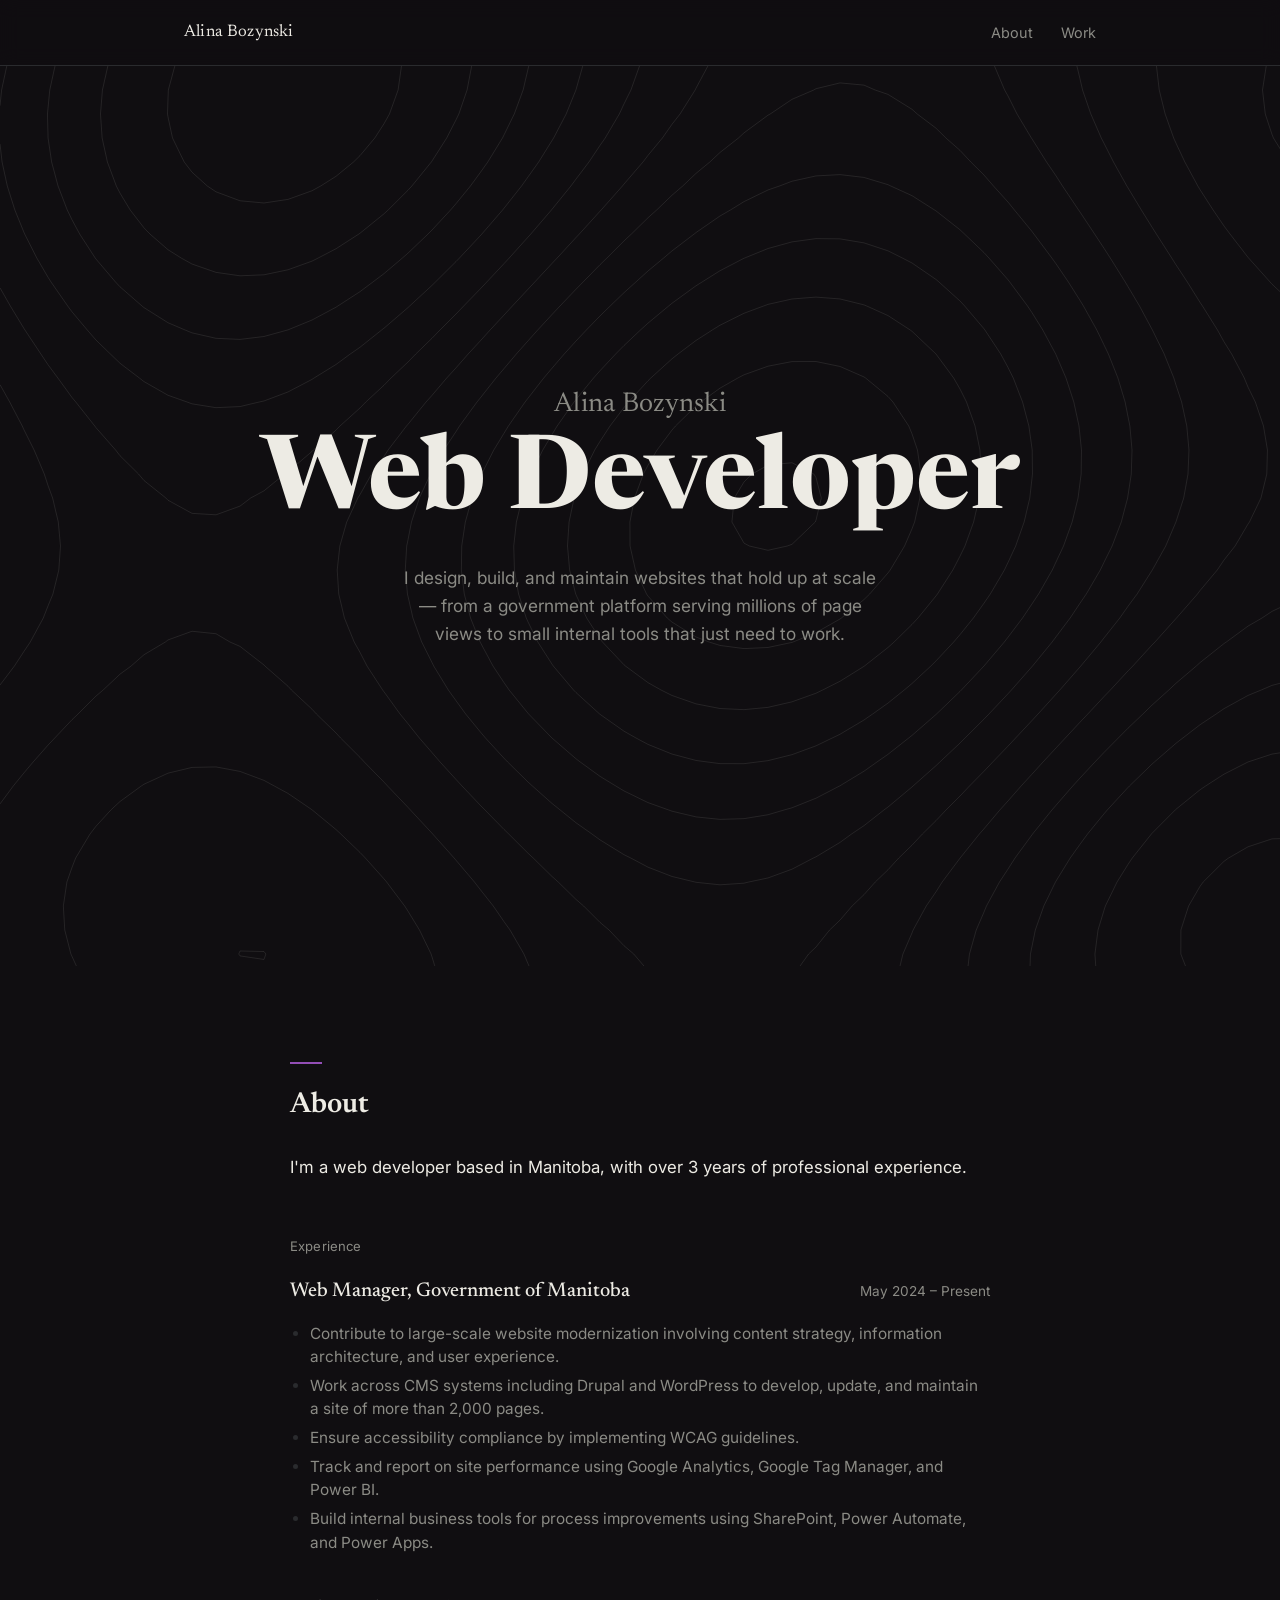
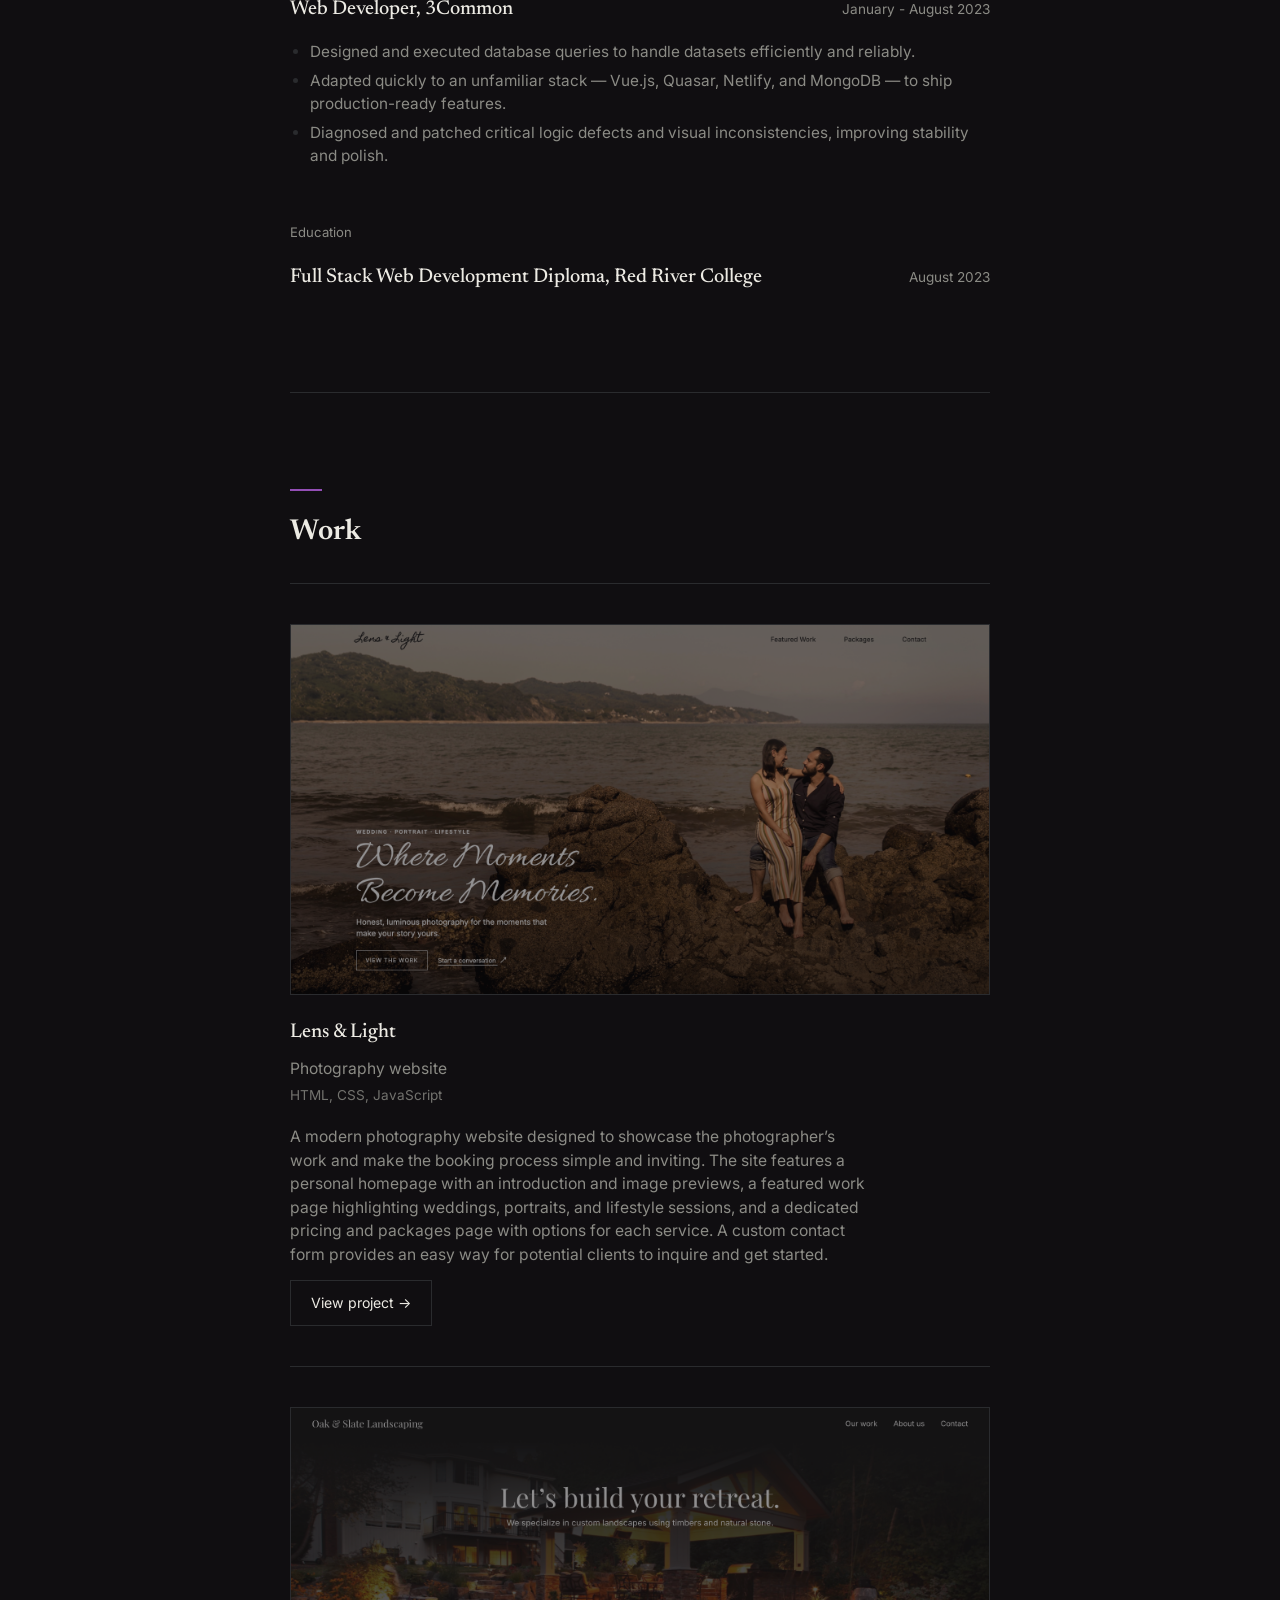
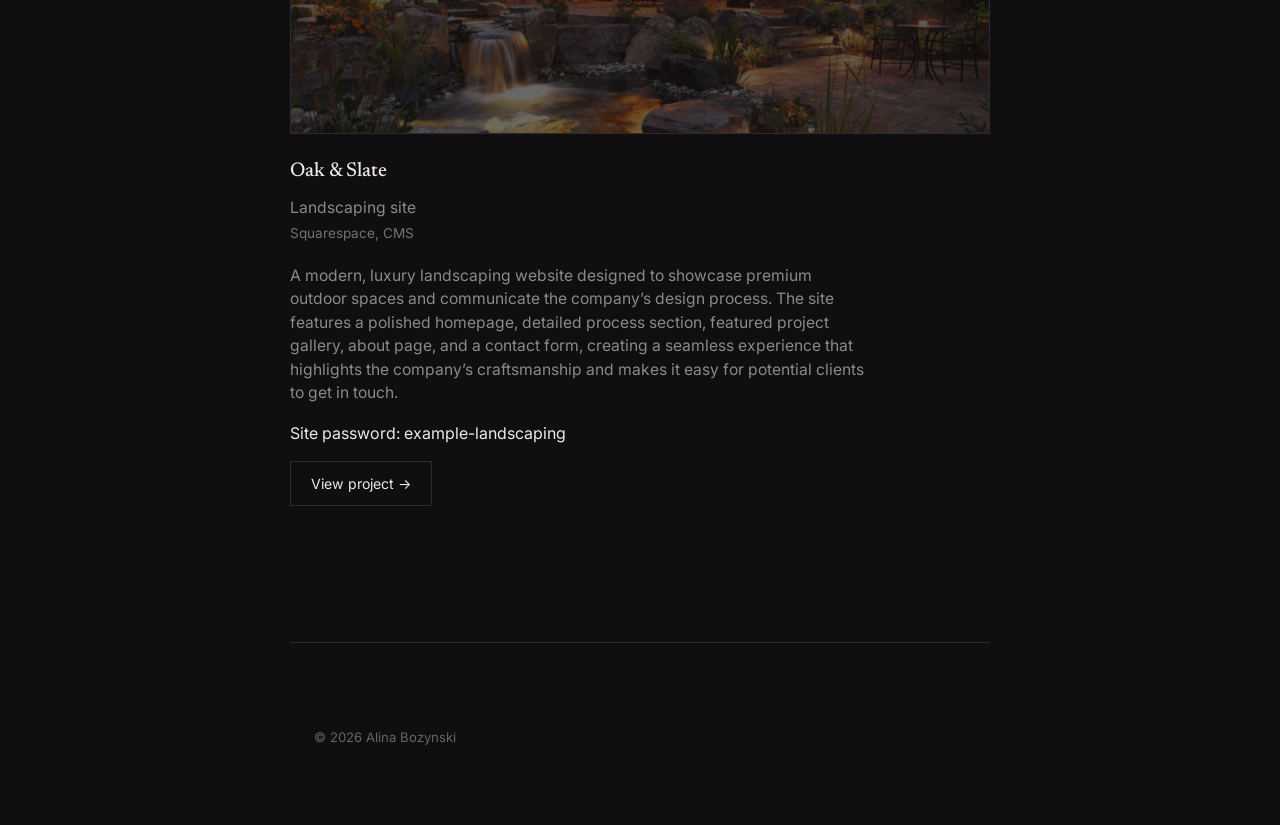
==== index.html @ b50c75fb "project descriptions and index file rename" ====
<!DOCTYPE html>
<html lang="en">
<head>
  <meta charset="UTF-8">
  <meta name="viewport" content="width=device-width, initial-scale=1.0">
  <title>Alina Bozynski — Web Developer</title>
  <meta name="description" content="Alina Bozynski, web developer — website design, development, analytics, and CMS.">
  <link rel="preconnect" href="https://fonts.googleapis.com">
  <link rel="preconnect" href="https://fonts.gstatic.com" crossorigin>
  <link href="https://fonts.googleapis.com/css2?family=Newsreader:ital,wght@0,400;0,500;0,600;0,700;1,400&family=Inter:wght@400;500;600&display=swap" rel="stylesheet">
  <link rel="stylesheet" href="styles.css" >
</head>
<body>

<nav>
  <div class="nav-inner">
    <a class="nav-name" href="#">Alina Bozynski</a>
    <div class="nav-links">
      <a href="#about">About</a>
      <a href="#work">Work</a>
    </div>
  </div>
</nav>

<section class="hero" id="hero">
  <canvas id="contour-canvas" aria-hidden="true"></canvas>
  <div class="hero-inner">
    <p class="hero-name">Alina Bozynski</p>
    <h1 class="hero-title">Web Developer</h1>
    <p class="hero-line">I design, build, and maintain websites that hold up at scale — from a government platform serving millions of page views to small internal tools that just need to work.</p>
  </div>
  <div class="scroll-cue"></div>
</section>

<main>
  <section id="about">
    <div class="section-mark"></div>
    <h2>About</h2>
    <p class="bio">I'm a web developer based in Manitoba, with over 3 years of professional experience.</p>

    <p class="subhead">Experience</p>

    <div class="role">
      <div class="role-head">
        <h3>Web Manager, Government of Manitoba</h3>
        <span class="role-dates">May 2024 – Present</span>
      </div>
      <ul>
        <li>Contribute to large-scale website modernization involving content strategy, information architecture, and user experience.</li>
        <li>Work across CMS systems including Drupal and WordPress to develop, update, and maintain a site of more than 2,000 pages.</li>
        <li>Ensure accessibility compliance by implementing WCAG guidelines.</li>
        <li>Track and report on site performance using Google Analytics, Google Tag Manager, and Power BI.</li>
        <li>Build internal business tools for process improvements using SharePoint, Power Automate, and Power Apps.</li>
      </ul>
    </div>

    <div class="role">
      <div class="role-head">
        <h3>Web Developer, 3Common</h3>
        <span class="role-dates">January - August 2023</span>
      </div>
      <ul>
        <li>Designed and executed database queries to handle datasets efficiently and reliably.</li>
        <li>Adapted quickly to an unfamiliar stack — Vue.js, Quasar, Netlify, and MongoDB — to ship production-ready features.</li>
        <li>Diagnosed and patched critical logic defects and visual inconsistencies, improving stability and polish.</li>
      </ul>
    </div>

    <p class="subhead">Education</p>
    <div class="edu-item">
      <h3>Full Stack Web Development Diploma, Red River College</h3>
      <span class="edu-dates">August 2023</span>
    </div>
  </section>

  <section id="work">
    <div class="section-mark"></div>
    <h2>Work</h2>

    <div class="project">
      <div class="project-media"><span><img src="images/lens-and-light.png"></span></div>
      <h3>Lens &amp; Light</h3>
      <p class="project-desc type">Photography website</p>
      <p class="project-stack">HTML, CSS, JavaScript</p>
      <p class="project-desc">A modern photography website designed to showcase the photographer’s work and make the booking process simple and inviting. The site features a personal homepage with an introduction and image previews, a featured work page highlighting weddings, portraits, and lifestyle sessions, and a dedicated pricing and packages page with options for each service. A custom contact form provides an easy way for potential clients to inquire and get started.</p>
      <a class="btn" href="https://alinabozynski.github.io/Lens-Light-Photography/" target="_blank">View project -></a>
    </div>

    <div class="project">
      <div class="project-media"><span><img src="images/oak-and-slate.png"></span></div>
      <h3>Oak & Slate</h3>
      <p class="project-desc type">Landscaping site</p>
      <p class="project-stack">Squarespace, CMS</p>
      <p class="project-desc">
        A modern, luxury landscaping website designed to showcase premium outdoor spaces and communicate the company’s 
        design process. The site features a polished homepage, detailed process section, featured project gallery, about 
        page, and a contact form, creating a seamless experience that highlights the company’s craftsmanship and makes 
        it easy for potential clients to get in touch.
      </p>
      <p>Site password: example-landscaping</p>
      <a class="btn" href="https://coyote-greyhound-a3ay.squarespace.com" target="_blank">View project -></a>
    </div>

  </section>
</main>

<footer>
  <p class="footer-meta">&copy; 2026 Alina Bozynski</p>
</footer>

<script>
(function(){
  var canvas = document.getElementById('contour-canvas');
  var hero = document.getElementById('hero');
  var ctx = canvas.getContext('2d');
  var reduceMotion = window.matchMedia('(prefers-reduced-motion: reduce)').matches;

  var W = 0, H = 0, DPR = 1, cols = 0, rows = 0;
  var cellSize = 24;
  var heights = new Float32Array(0);

  var levels = [];
  (function buildLevels(){
    for (var L = -2.4; L <= 2.6; L += 0.35) levels.push(L);
  })();

  function resize(){
    var rect = hero.getBoundingClientRect();
    W = rect.width;
    H = rect.height;
    DPR = Math.min(window.devicePixelRatio || 1, 2);
    canvas.width = Math.floor(W * DPR);
    canvas.height = Math.floor(H * DPR);
    canvas.style.width = W + 'px';
    canvas.style.height = H + 'px';
    ctx.setTransform(DPR, 0, 0, DPR, 0, 0);
    cols = Math.ceil(W / cellSize);
    rows = Math.ceil(H / cellSize);
    heights = new Float32Array((cols + 1) * (rows + 1));
  }

  var mouseClientX = -9999, mouseClientY = -9999;
  var mouseLocalX = -9999, mouseLocalY = -9999;
  var mouseStrength = 0;

  function onMove(e){
    var p = (e.touches && e.touches[0]) ? e.touches[0] : e;
    mouseClientX = p.clientX;
    mouseClientY = p.clientY;
    ensureLoop();
  }
  window.addEventListener('pointermove', onMove, { passive: true });
  window.addEventListener('touchmove', onMove, { passive: true });
  document.addEventListener('mouseleave', function(){
    mouseClientX = -9999;
    mouseClientY = -9999;
    ensureLoop();
  });

  function computeHeights(){
    var idx = 0;
    for (var j = 0; j <= rows; j++){
      var y = j * cellSize;
      for (var i = 0; i <= cols; i++, idx++){
        var x = i * cellSize;
        var h = Math.sin(x * 0.006) * 0.9 +
                Math.cos(y * 0.007) * 0.7 +
                Math.sin((x + y) * 0.004) * 0.5;
        var dx = x - mouseLocalX, dy = y - mouseLocalY;
        var d2 = dx * dx + dy * dy;
        h += mouseStrength * 2.2 * Math.exp(-d2 / (2 * 160 * 160));
        heights[idx] = h;
      }
    }
  }

  function draw(){
    ctx.clearRect(0, 0, W, H);
    ctx.beginPath();
    ctx.strokeStyle = 'rgba(237, 235, 228, 0.11)';
    ctx.lineWidth = 1;

    var stride = cols + 1;
    var lo = levels[0], hi = levels[levels.length - 1];

    for (var j = 0; j < rows; j++){
      var y0 = j * cellSize, y1 = y0 + cellSize;
      var rowOff = j * stride, rowOffNext = (j + 1) * stride;
      for (var i = 0; i < cols; i++){
        var x0 = i * cellSize, x1 = x0 + cellSize;
        var tl = heights[rowOff + i];
        var tr = heights[rowOff + i + 1];
        var br = heights[rowOffNext + i + 1];
        var bl = heights[rowOffNext + i];

        var cmin = Math.min(tl, tr, br, bl);
        var cmax = Math.max(tl, tr, br, bl);
        if (cmax < lo || cmin > hi) continue;

        for (var k = 0; k < levels.length; k++){
          var level = levels[k];
          if (level < cmin || level > cmax) continue;

          var idx = 0;
          if (tl > level) idx |= 8;
          if (tr > level) idx |= 4;
          if (br > level) idx |= 2;
          if (bl > level) idx |= 1;
          if (idx === 0 || idx === 15) continue;

          var tx, ty, rx, ry, bx, by, lx, ly, tt;

          switch (idx){
            case 1: case 14:
              tt = (level - tl) / (bl - tl); lx = x0; ly = y0 + tt * (y1 - y0);
              tt = (level - bl) / (br - bl); bx = x0 + tt * (x1 - x0); by = y1;
              ctx.moveTo(lx, ly); ctx.lineTo(bx, by);
              break;
            case 2: case 13:
              tt = (level - bl) / (br - bl); bx = x0 + tt * (x1 - x0); by = y1;
              tt = (level - tr) / (br - tr); rx = x1; ry = y0 + tt * (y1 - y0);
              ctx.moveTo(bx, by); ctx.lineTo(rx, ry);
              break;
            case 3: case 12:
              tt = (level - tl) / (bl - tl); lx = x0; ly = y0 + tt * (y1 - y0);
              tt = (level - tr) / (br - tr); rx = x1; ry = y0 + tt * (y1 - y0);
              ctx.moveTo(lx, ly); ctx.lineTo(rx, ry);
              break;
            case 4: case 11:
              tt = (level - tl) / (tr - tl); tx = x0 + tt * (x1 - x0); ty = y0;
              tt = (level - tr) / (br - tr); rx = x1; ry = y0 + tt * (y1 - y0);
              ctx.moveTo(tx, ty); ctx.lineTo(rx, ry);
              break;
            case 6: case 9:
              tt = (level - tl) / (tr - tl); tx = x0 + tt * (x1 - x0); ty = y0;
              tt = (level - bl) / (br - bl); bx = x0 + tt * (x1 - x0); by = y1;
              ctx.moveTo(tx, ty); ctx.lineTo(bx, by);
              break;
            case 7: case 8:
              tt = (level - tl) / (tr - tl); tx = x0 + tt * (x1 - x0); ty = y0;
              tt = (level - tl) / (bl - tl); lx = x0; ly = y0 + tt * (y1 - y0);
              ctx.moveTo(tx, ty); ctx.lineTo(lx, ly);
              break;
            case 5:
              tt = (level - tl) / (tr - tl); tx = x0 + tt * (x1 - x0); ty = y0;
              tt = (level - tl) / (bl - tl); lx = x0; ly = y0 + tt * (y1 - y0);
              tt = (level - bl) / (br - bl); bx = x0 + tt * (x1 - x0); by = y1;
              tt = (level - tr) / (br - tr); rx = x1; ry = y0 + tt * (y1 - y0);
              ctx.moveTo(tx, ty); ctx.lineTo(lx, ly);
              ctx.moveTo(bx, by); ctx.lineTo(rx, ry);
              break;
            case 10:
              tt = (level - tl) / (tr - tl); tx = x0 + tt * (x1 - x0); ty = y0;
              tt = (level - tr) / (br - tr); rx = x1; ry = y0 + tt * (y1 - y0);
              tt = (level - bl) / (br - bl); bx = x0 + tt * (x1 - x0); by = y1;
              tt = (level - tl) / (bl - tl); lx = x0; ly = y0 + tt * (y1 - y0);
              ctx.moveTo(tx, ty); ctx.lineTo(rx, ry);
              ctx.moveTo(bx, by); ctx.lineTo(lx, ly);
              break;
          }
        }
      }
    }
    ctx.stroke();
  }

  var rafId = null;

  function ensureLoop(){
    if (!reduceMotion && rafId === null) rafId = requestAnimationFrame(frame);
  }

  function frame(){
    rafId = null;

    var rect = hero.getBoundingClientRect();
    var targetX = mouseClientX - rect.left;
    var targetY = mouseClientY - rect.top;
    var active = targetX > -120 && targetX < W + 120 && targetY > -120 && targetY < H + 120;

    mouseStrength += ((active ? 1 : 0) - mouseStrength) * 0.06;
    mouseLocalX += (targetX - mouseLocalX) * 0.12;
    mouseLocalY += (targetY - mouseLocalY) * 0.12;

    computeHeights();
    draw();

    if (!reduceMotion && (active || mouseStrength > 0.001)) {
      rafId = requestAnimationFrame(frame);
    }
  }

  var resizeTimer;
  window.addEventListener('resize', function(){
    clearTimeout(resizeTimer);
    resizeTimer = setTimeout(function(){
      resize();
      computeHeights();
      draw();
    }, 150);
  });

  resize();
  computeHeights();
  draw();
})();
</script>

</body>
</html>
---- styles.css ----
:root{
    --bg: #100e11;
    --bg-raised: #1a171b;
    --ink: #edebe4;
    --ink-muted: #8b8b85;
    --line: #2a2b2e;
    --accent: #934eb6;
    --serif: 'Newsreader', Georgia, 'Times New Roman', serif;
    --sans: 'Inter', -apple-system, BlinkMacSystemFont, 'Segoe UI', sans-serif;
    --content-width: 700px;
  }

  *{ box-sizing: border-box; }

  html{
    scroll-behavior: smooth;
    scroll-padding-top: 76px;
  }

  body{
    margin: 0;
    background: var(--bg);
    color: var(--ink);
    font-family: var(--sans);
    line-height: 1.5;
    -webkit-font-smoothing: antialiased;
    overflow-x: hidden;
  }

  a{ color: inherit; }

  a:focus-visible, button:focus-visible{
    outline: 2px solid var(--accent);
    outline-offset: 3px;
  }

  /* ---------- Nav ---------- */

  nav{
    position: sticky;
    top: 0;
    z-index: 50;
    background: rgba(16, 14, 17, 0.78);
    backdrop-filter: blur(10px);
    -webkit-backdrop-filter: blur(10px);
    border-bottom: 1px solid var(--line);
  }

  .nav-inner{
    max-width: 960px;
    margin: 0 auto;
    padding: 20px 24px;
    display: flex;
    align-items: center;
    justify-content: space-between;
  }

  .nav-name{
    font-family: var(--serif);
    font-size: 1.05rem;
    letter-spacing: 0.01em;
    text-decoration: none;
    color: var(--ink);
  }

  .nav-links{
    display: flex;
    gap: 28px;
  }

  .nav-links a{
    font-size: 0.9rem;
    text-decoration: none;
    color: var(--ink-muted);
    transition: color 0.2s ease;
  }

  .nav-links a:hover{ color: var(--ink); }

  /* ---------- Hero ---------- */

  .hero{
    position: relative;
    width: 100vw;
    max-width: none;
    margin-left: calc(50% - 50vw);
    margin-right: calc(50% - 50vw);
    min-height: 100vh;
    display: flex;
    align-items: center;
    justify-content: center;
    text-align: center;
    overflow: hidden;
    padding: 96px 24px;
  }

  .hero canvas{
    position: absolute;
    inset: 0;
    width: 100%;
    height: 100%;
    pointer-events: none;
    opacity: 0.9;
  }

  .hero-inner{
    position: relative;
    z-index: 1;
    max-width: 800px;
  }

  .hero-name{
    font-family: var(--serif);
    font-weight: 400;
    font-size: clamp(1.3rem, 2.4vw, 1.7rem);
    color: var(--ink-muted);
    margin: 0 0 6px;
    letter-spacing: 0.01em;
  }

  .hero-title{
    font-family: var(--serif);
    font-weight: 700;
    font-size: clamp(3rem, 9vw, 6.4rem);
    line-height: 1.02;
    margin: 0 0 28px;
    color: var(--ink);
  }

  .hero-line{
    font-size: clamp(0.98rem, 1.4vw, 1.08rem);
    color: var(--ink-muted);
    max-width: 480px;
    margin: 0 auto;
    line-height: 1.6;
  }

  .scroll-cue{
    display: none;
    /* position: absolute;
    bottom: 36px;
    left: 50%;
    transform: translateX(-50%);
    width: 1px;
    height: 42px;
    background: linear-gradient(to bottom, transparent, var(--ink-muted));
    z-index: 1; */
  }

  /* ---------- Sections ---------- */

  main{
    padding: 0 24px;
  }

  section{
    max-width: var(--content-width);
    margin: 0 auto;
    padding: 96px 0;
  }

  section + section{
    border-top: 1px solid var(--line);
  }

  .section-mark{
    width: 32px;
    height: 2px;
    background: var(--accent);
    margin-bottom: 20px;
  }

  h2{
    font-family: var(--serif);
    font-weight: 600;
    font-size: 1.8rem;
    margin: 0 0 28px;
  }

  h3{
    font-family: var(--serif);
    font-weight: 500;
    font-size: 1.25rem;
    margin: 0 0 4px;
  }

  .bio{
    font-size: 1.05rem;
    color: var(--ink);
    max-width: 62ch;
    margin: 0 0 8px;
  }

  .subhead{
    font-family: var(--sans);
    font-size: 0.82rem;
    color: var(--ink-muted);
    text-transform: none;
    margin: 56px 0 20px;
    letter-spacing: 0.01em;
  }

  .role{
    margin-bottom: 40px;
  }

  .role-head{
    display: flex;
    justify-content: space-between;
    align-items: baseline;
    gap: 16px;
    flex-wrap: wrap;
  }

  .role-dates{
    font-size: 0.85rem;
    color: var(--ink-muted);
    white-space: nowrap;
  }

  .role ul{
    margin: 12px 0 0;
    padding-left: 20px;
    color: var(--ink-muted);
    font-size: 0.96rem;
  }

  .role li{
    margin-bottom: 6px;
  }

  .role li::marker{
    color: var(--line);
  }

  .edu-item{
    display: flex;
    justify-content: space-between;
    align-items: baseline;
    gap: 16px;
    flex-wrap: wrap;
  }

  .edu-dates{
    font-size: 0.85rem;
    color: var(--ink-muted);
    white-space: nowrap;
  }

  /* ---------- Work ---------- */

  .project{
    padding: 40px 0;
    border-top: 1px solid var(--line);
  }

  .project:first-of-type{
    border-top: none;
    padding-top: 0;
  }

  .project-media{
    width: 100%;
    /* aspect-ratio: 16 / 10; */
    /* background: var(--bg-raised); */
    border: 1px solid var(--line);
    margin-bottom: 22px;
    display: flex;
    align-items: center;
    justify-content: center;
    overflow: hidden;
  }

  .project-media img{
    width: 100%;
    height: 100%;
    object-fit: cover;
    display: block;
  }

  .project-media span{
    font-size: 0.8rem;
    color: var(--ink-muted);
    opacity: 0.55;
  }

  .project-desc{
    color: var(--ink-muted);
    font-size: 0.98rem;
    max-width: 58ch;
    margin: 10px 0 14px;
  }
  .project-desc.type {
    margin: 10px 0 4px;
  }

  .project-stack{
    font-size: 0.85rem;
    color: var(--ink-muted);
    opacity: 0.8;
    margin: 0 0 20px;
  }

  .btn{
    display: inline-block;
    font-family: var(--sans);
    font-size: 0.88rem;
    color: var(--ink);
    background: transparent;
    border: 1px solid var(--line);
    padding: 11px 20px;
    text-decoration: none;
    transition: border-color 0.2s ease, color 0.2s ease;
  }

  .btn:hover{
    border-color: var(--accent);
    color: var(--accent);
  }

  /* ---------- Footer ---------- */

  footer{
    max-width: var(--content-width);
    margin: 0 auto;
    padding: 72px 24px 64px;
    border-top: 1px solid var(--line);
  }

  footer h2{
    margin-bottom: 12px;
  }

  .footer-line{
    color: var(--ink-muted);
    margin-bottom: 24px;
    max-width: 50ch;
  }

  .footer-links{
    display: flex;
    gap: 24px;
    margin-bottom: 40px;
    flex-wrap: wrap;
  }

  .footer-links a{
    color: var(--ink);
    text-decoration: none;
    font-size: 0.95rem;
    border-bottom: 1px solid var(--line);
    padding-bottom: 2px;
    transition: border-color 0.2s ease, color 0.2s ease;
  }

  .footer-links a:hover{
    color: var(--accent);
    border-color: var(--accent);
  }

  .footer-meta{
    font-size: 0.82rem;
    color: var(--ink-muted);
    opacity: 0.7;
  }

  @media (max-width: 640px){
    section{ padding: 64px 0; }
    .role-head, .edu-item{ flex-direction: column; gap: 4px; }
    .nav-links{ gap: 18px; }
  }

  @media (prefers-reduced-motion: reduce){
    html{ scroll-behavior: auto; }
  }
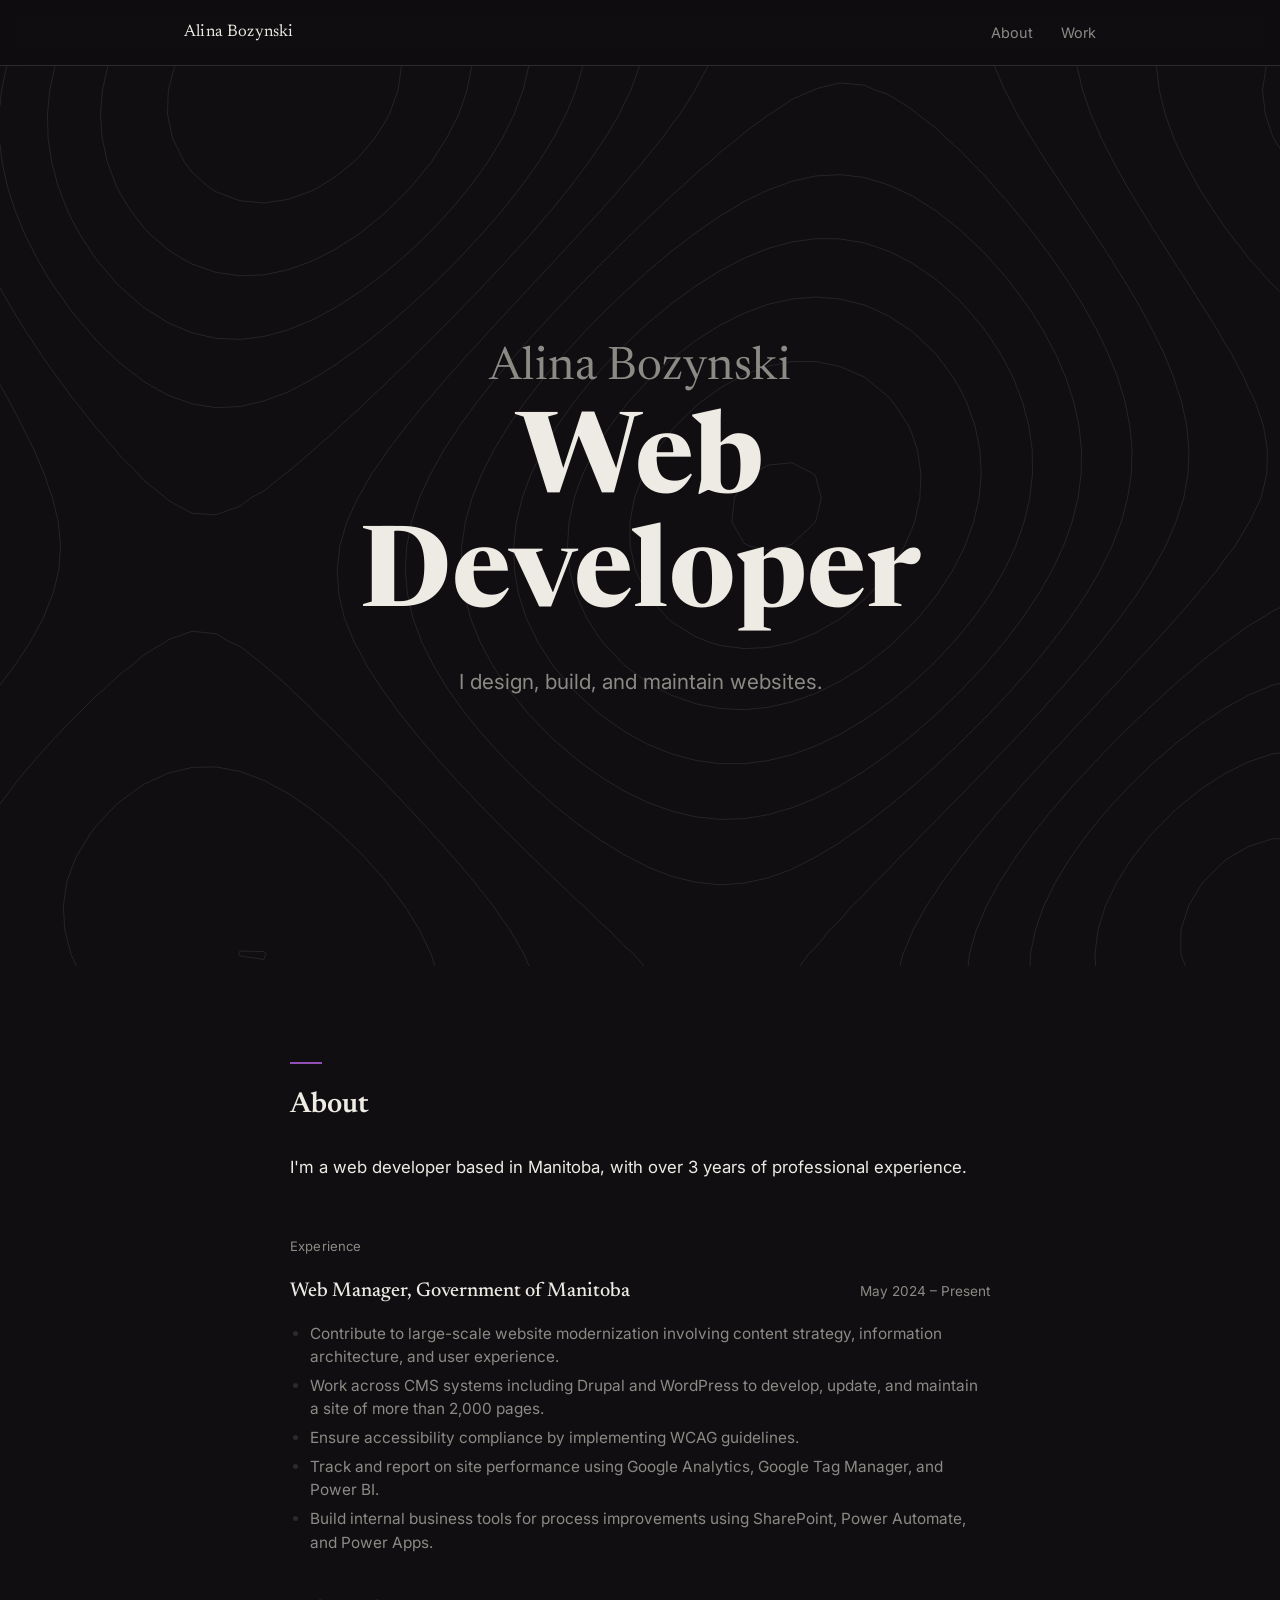
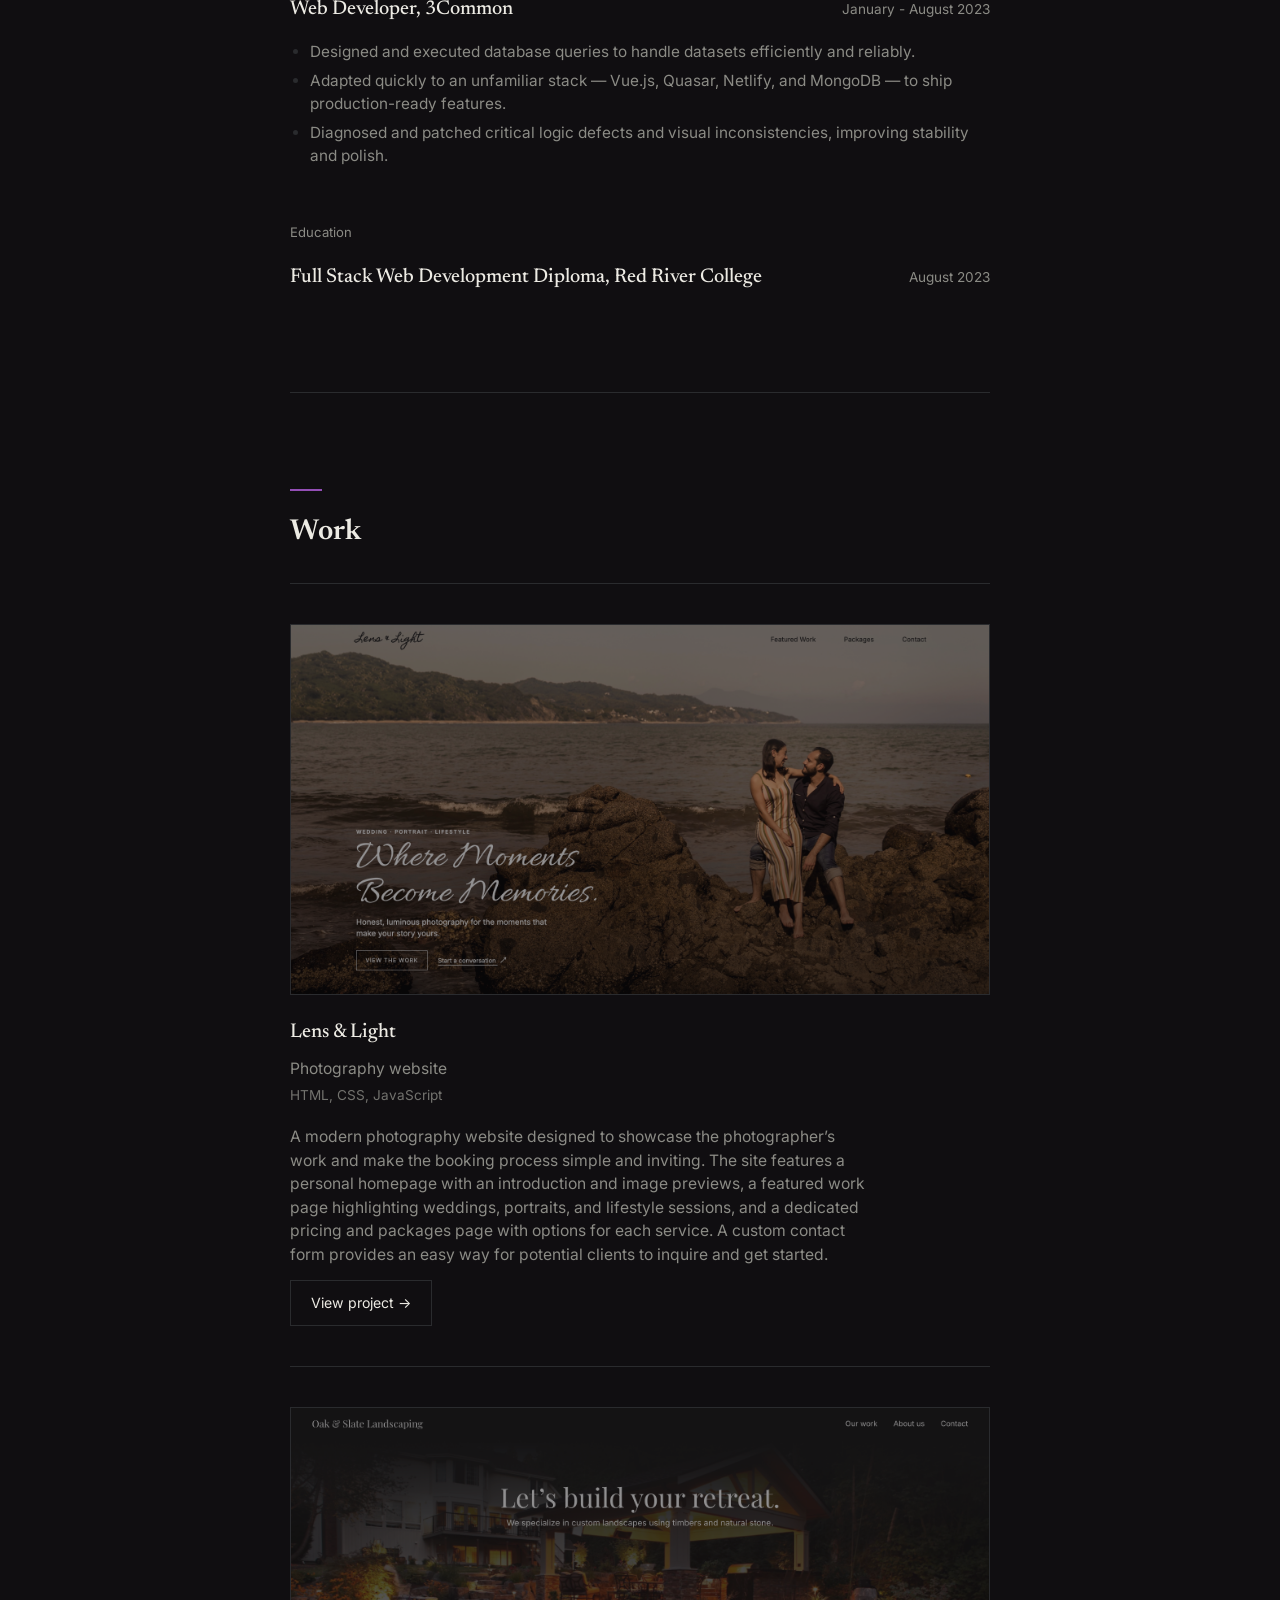
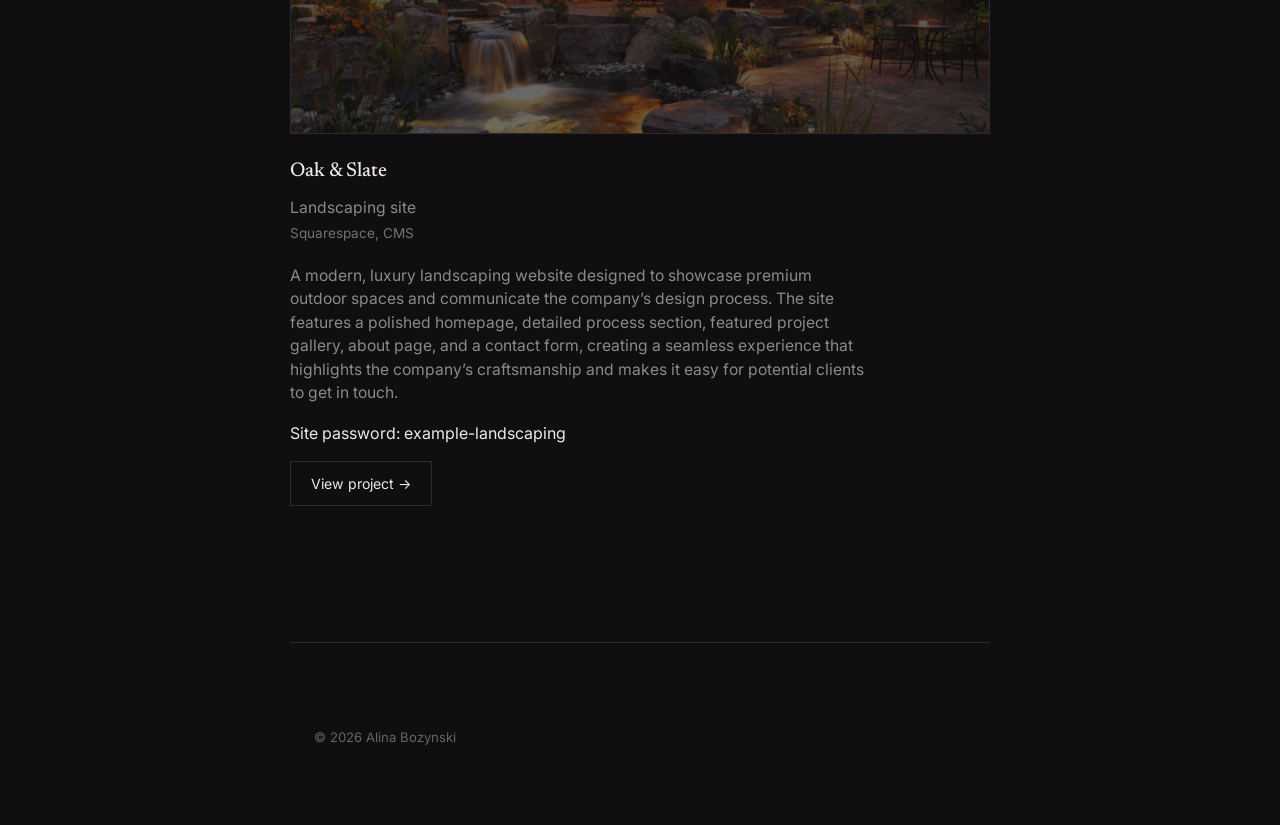
==== commit 041b9535: "fixed styles" ====
--- a/index.html
+++ b/index.html
@@ -27,7 +27,7 @@
   <div class="hero-inner">
     <p class="hero-name">Alina Bozynski</p>
     <h1 class="hero-title">Web Developer</h1>
-    <p class="hero-line">I design, build, and maintain websites that hold up at scale — from a government platform serving millions of page views to small internal tools that just need to work.</p>
+    <p class="hero-line">I design, build, and maintain websites.</p>
   </div>
   <div class="scroll-cue"></div>
 </section>
--- a/styles.css
+++ b/styles.css
@@ -113,7 +113,7 @@
   .hero-name{
     font-family: var(--serif);
     font-weight: 400;
-    font-size: clamp(1.3rem, 2.4vw, 1.7rem);
+    font-size: clamp(1.8rem, 3.6vw, 4.8rem);
     color: var(--ink-muted);
     margin: 0 0 6px;
     letter-spacing: 0.01em;
@@ -122,16 +122,15 @@
   .hero-title{
     font-family: var(--serif);
     font-weight: 700;
-    font-size: clamp(3rem, 9vw, 6.4rem);
+    font-size: clamp(2.6rem, 9vw, 7rem);
     line-height: 1.02;
     margin: 0 0 28px;
     color: var(--ink);
   }
 
   .hero-line{
-    font-size: clamp(0.98rem, 1.4vw, 1.08rem);
-    color: var(--ink-muted);
-    max-width: 480px;
+    font-size: clamp(1.3rem, 1.6vw, 3.2rem);
+    color: var(--ink-muted);
     margin: 0 auto;
     line-height: 1.6;
   }
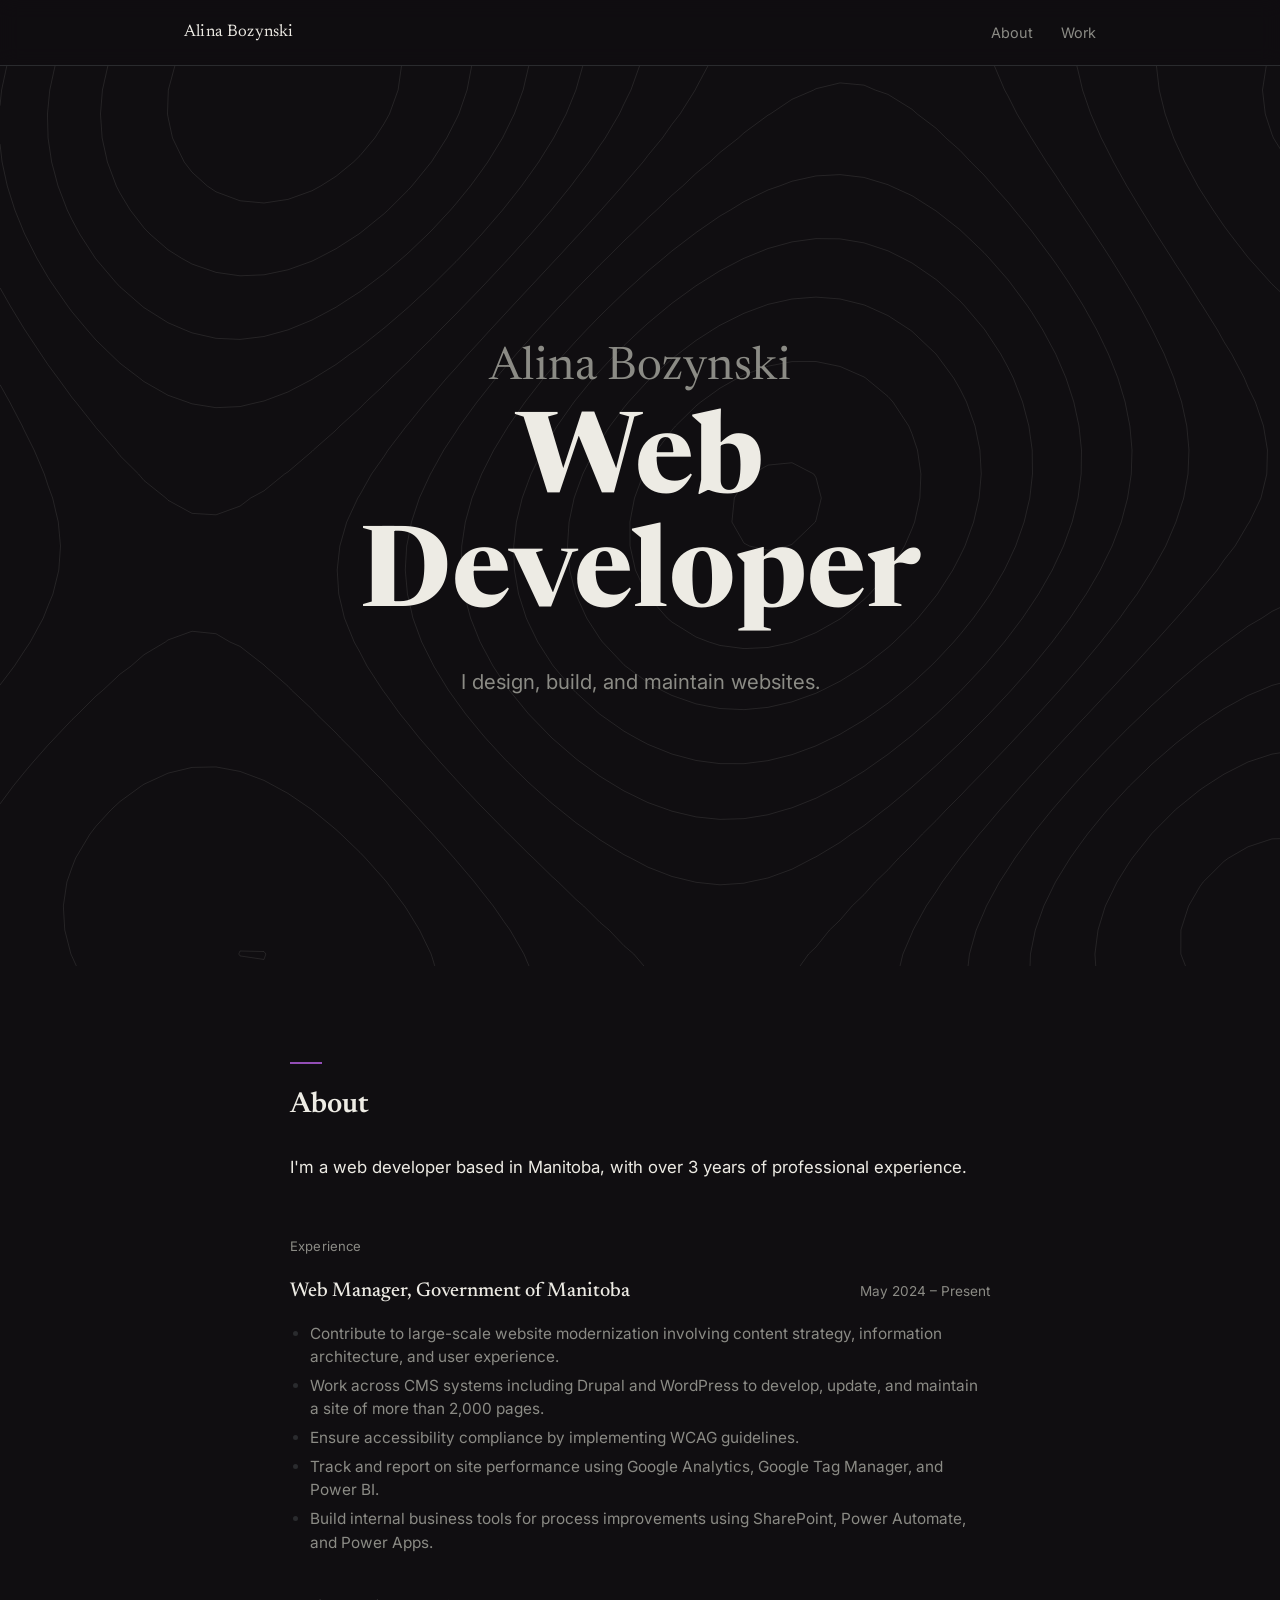
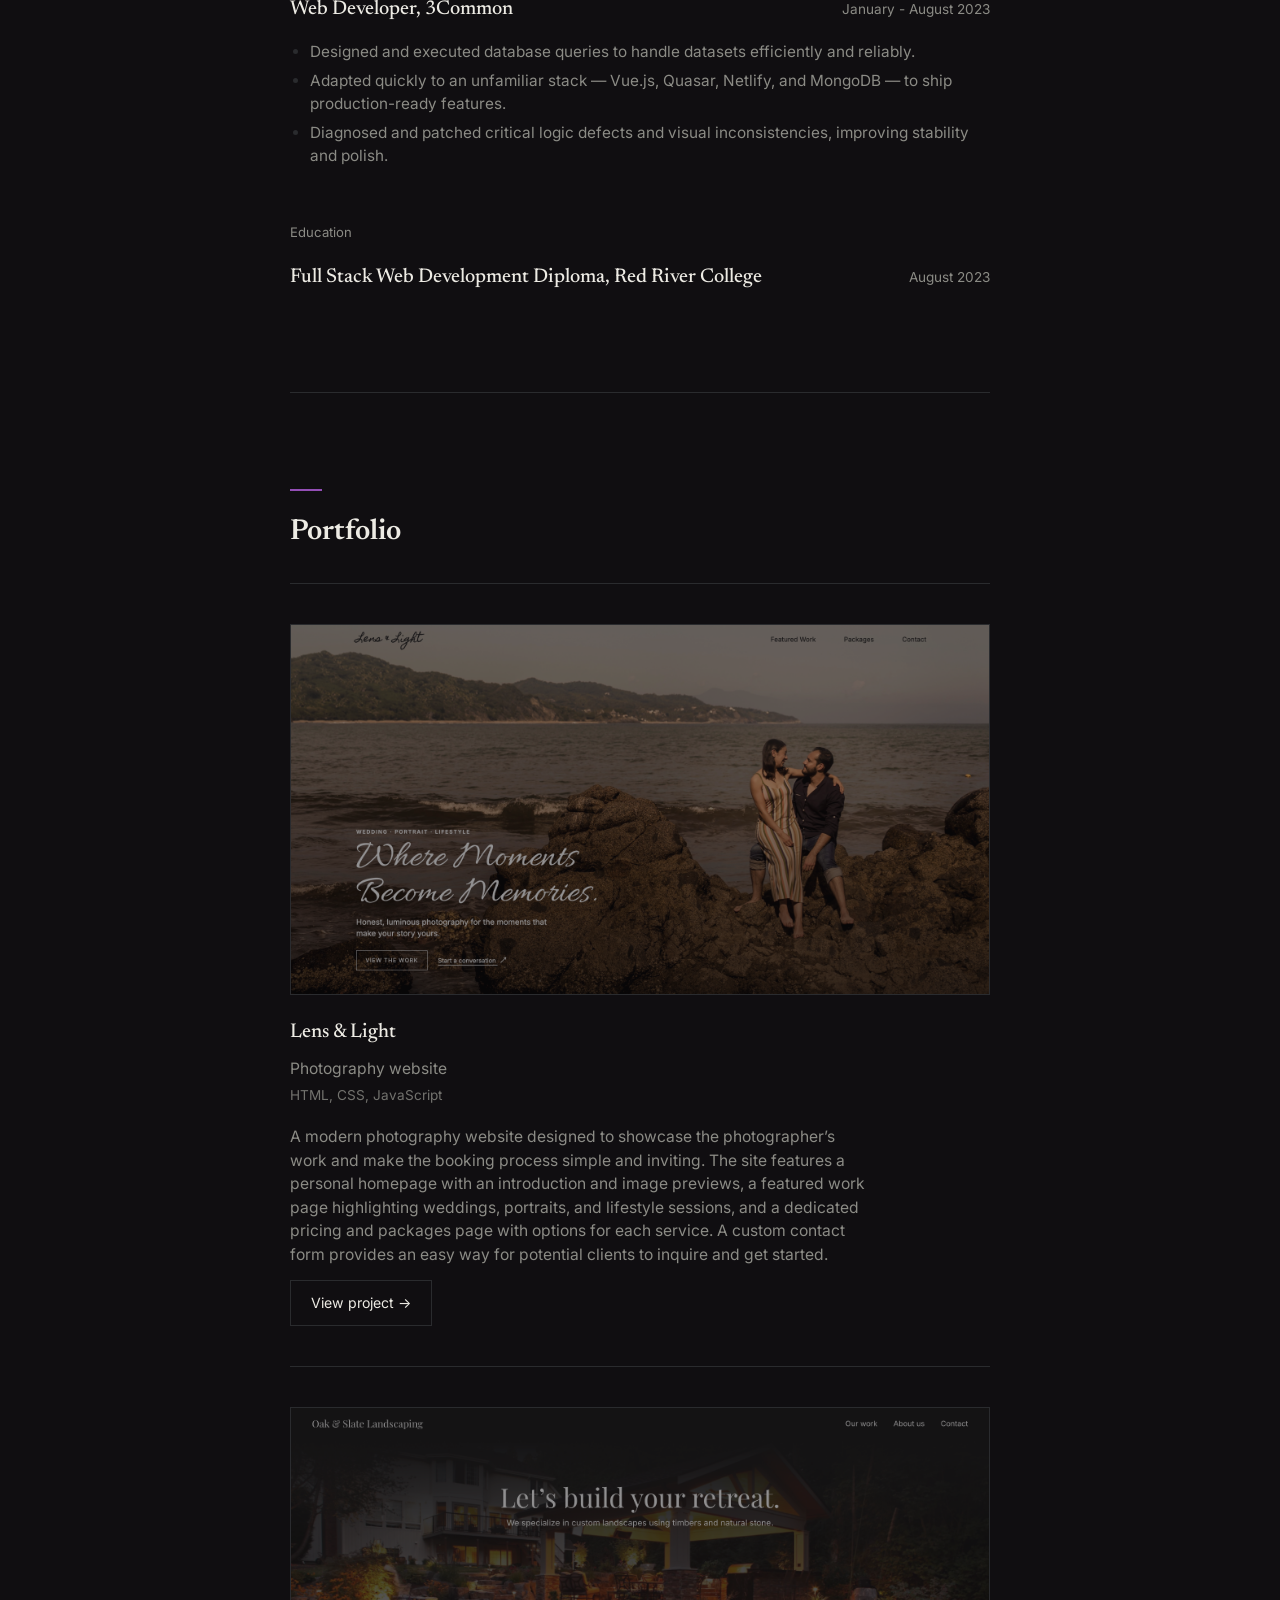
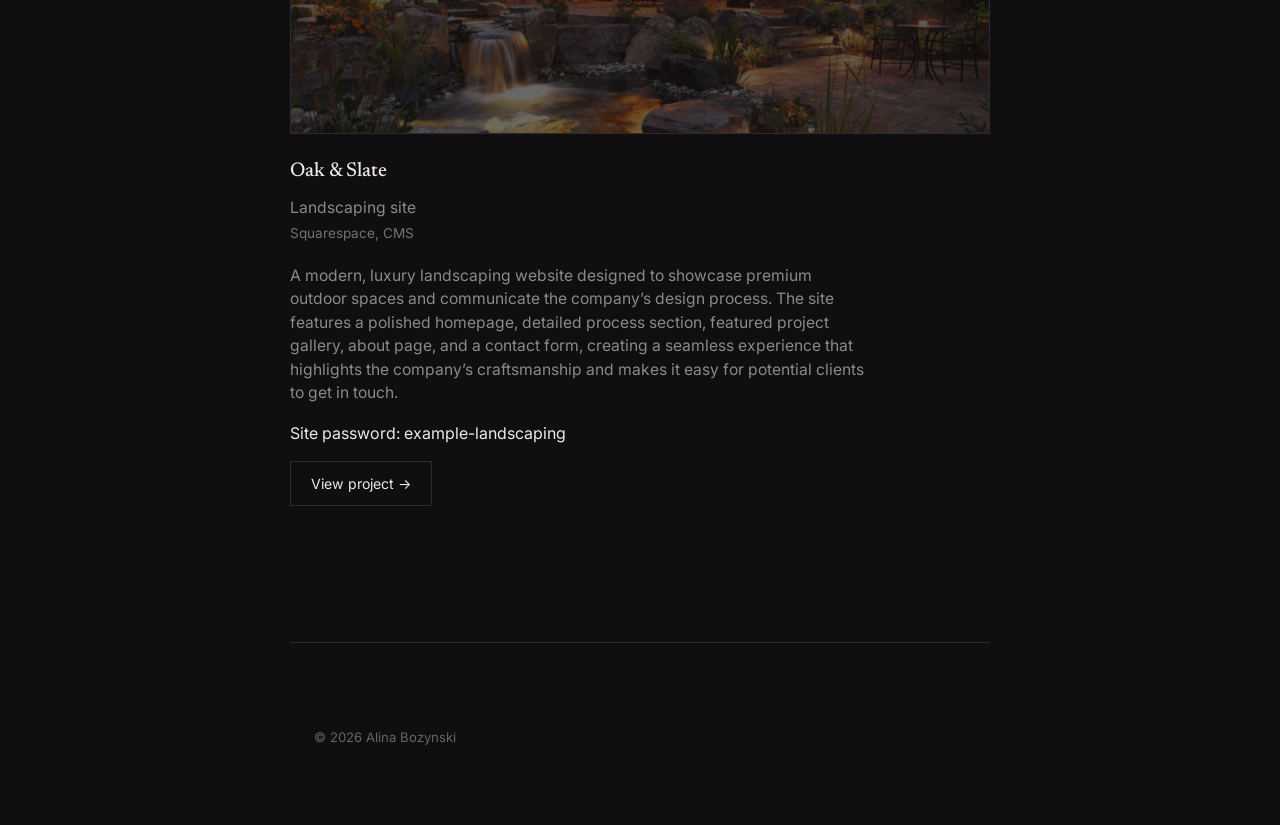
==== commit 401e80af: "updated title" ====
--- a/index.html
+++ b/index.html
@@ -75,7 +75,7 @@
 
   <section id="work">
     <div class="section-mark"></div>
-    <h2>Work</h2>
+    <h2>Portfolio</h2>
 
     <div class="project">
       <div class="project-media"><span><img src="images/lens-and-light.png"></span></div>
--- a/styles.css
+++ b/styles.css
@@ -122,14 +122,14 @@
   .hero-title{
     font-family: var(--serif);
     font-weight: 700;
-    font-size: clamp(2.6rem, 9vw, 7rem);
+    font-size: clamp(2.7rem, 9vw, 7rem);
     line-height: 1.02;
     margin: 0 0 28px;
     color: var(--ink);
   }
 
   .hero-line{
-    font-size: clamp(1.3rem, 1.6vw, 3.2rem);
+    font-size: clamp(1.2rem, 1.6vw, 3.2rem);
     color: var(--ink-muted);
     margin: 0 auto;
     line-height: 1.6;
@@ -370,6 +370,12 @@
     .nav-links{ gap: 18px; }
   }
 
+  @media (max-width: 500px) {
+    .hero-line{
+      max-width: 300px;
+    }
+  }
+
   @media (prefers-reduced-motion: reduce){
     html{ scroll-behavior: auto; }
   }
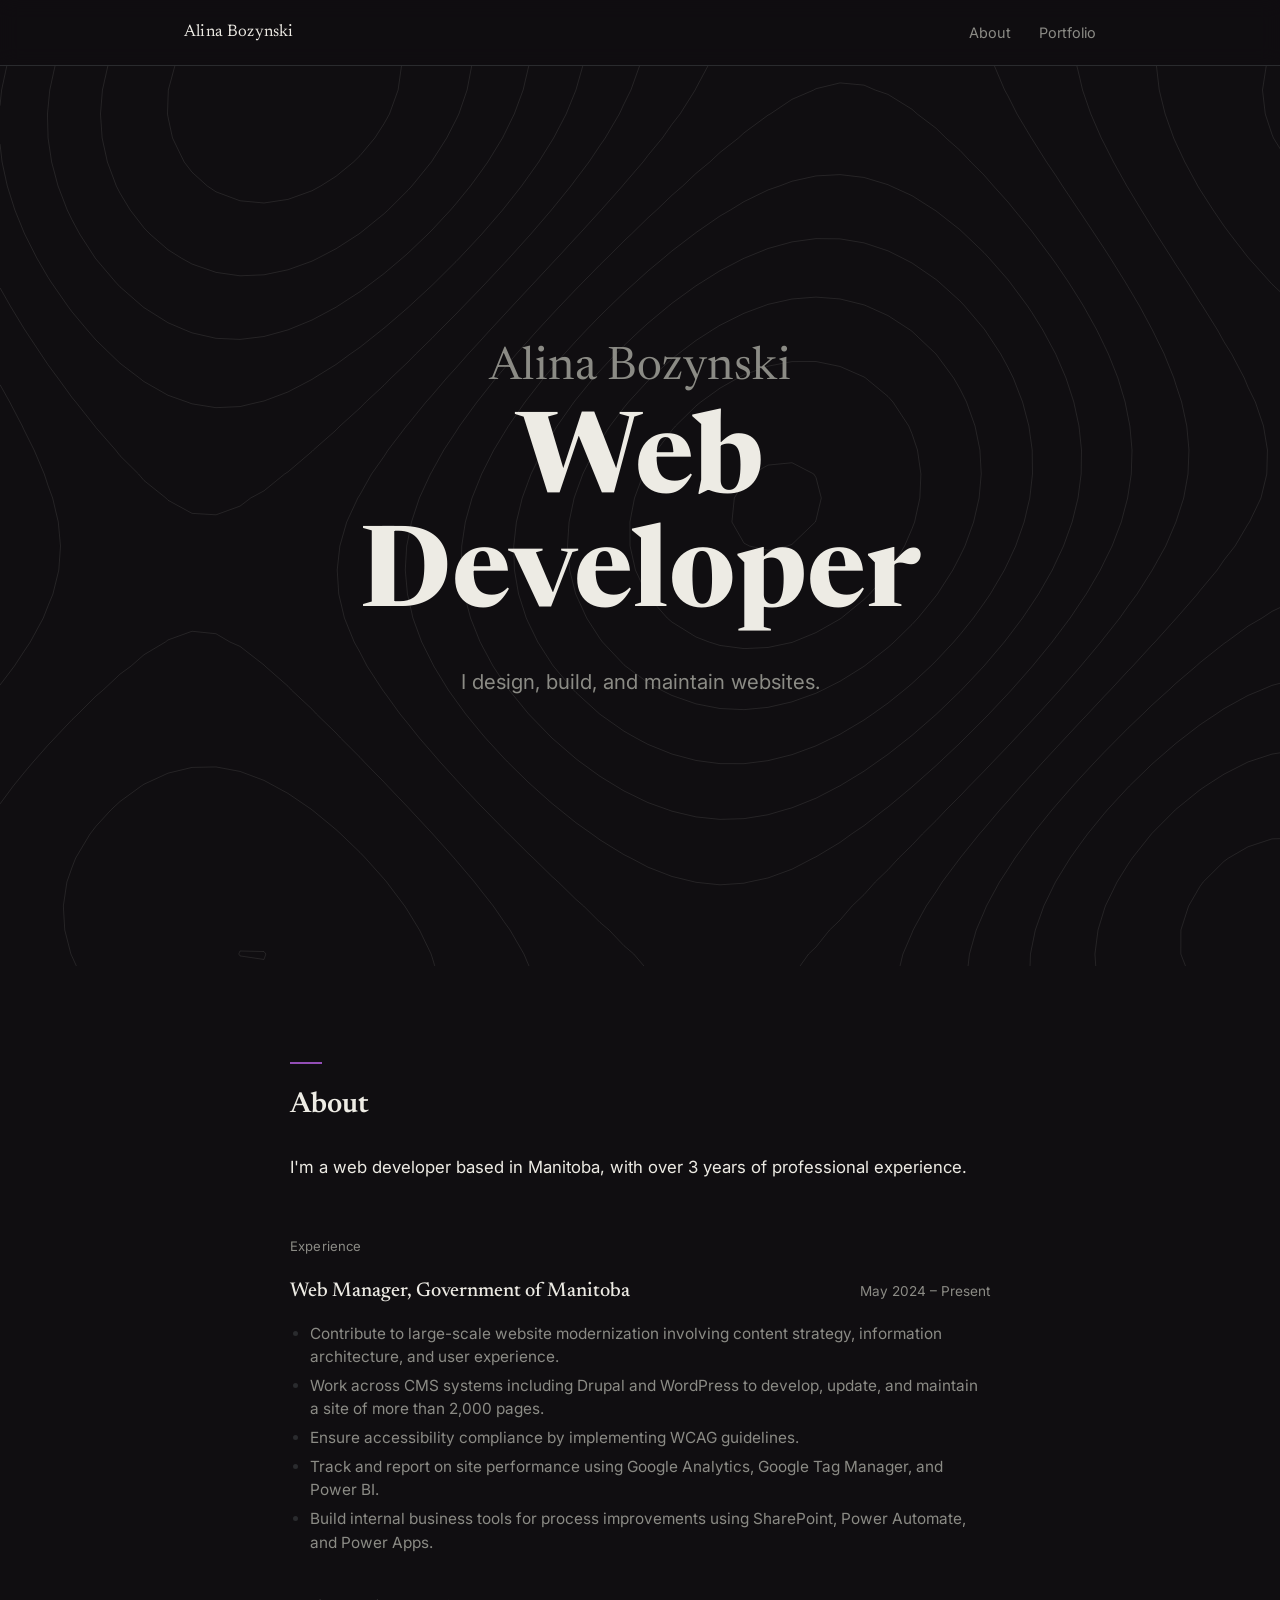
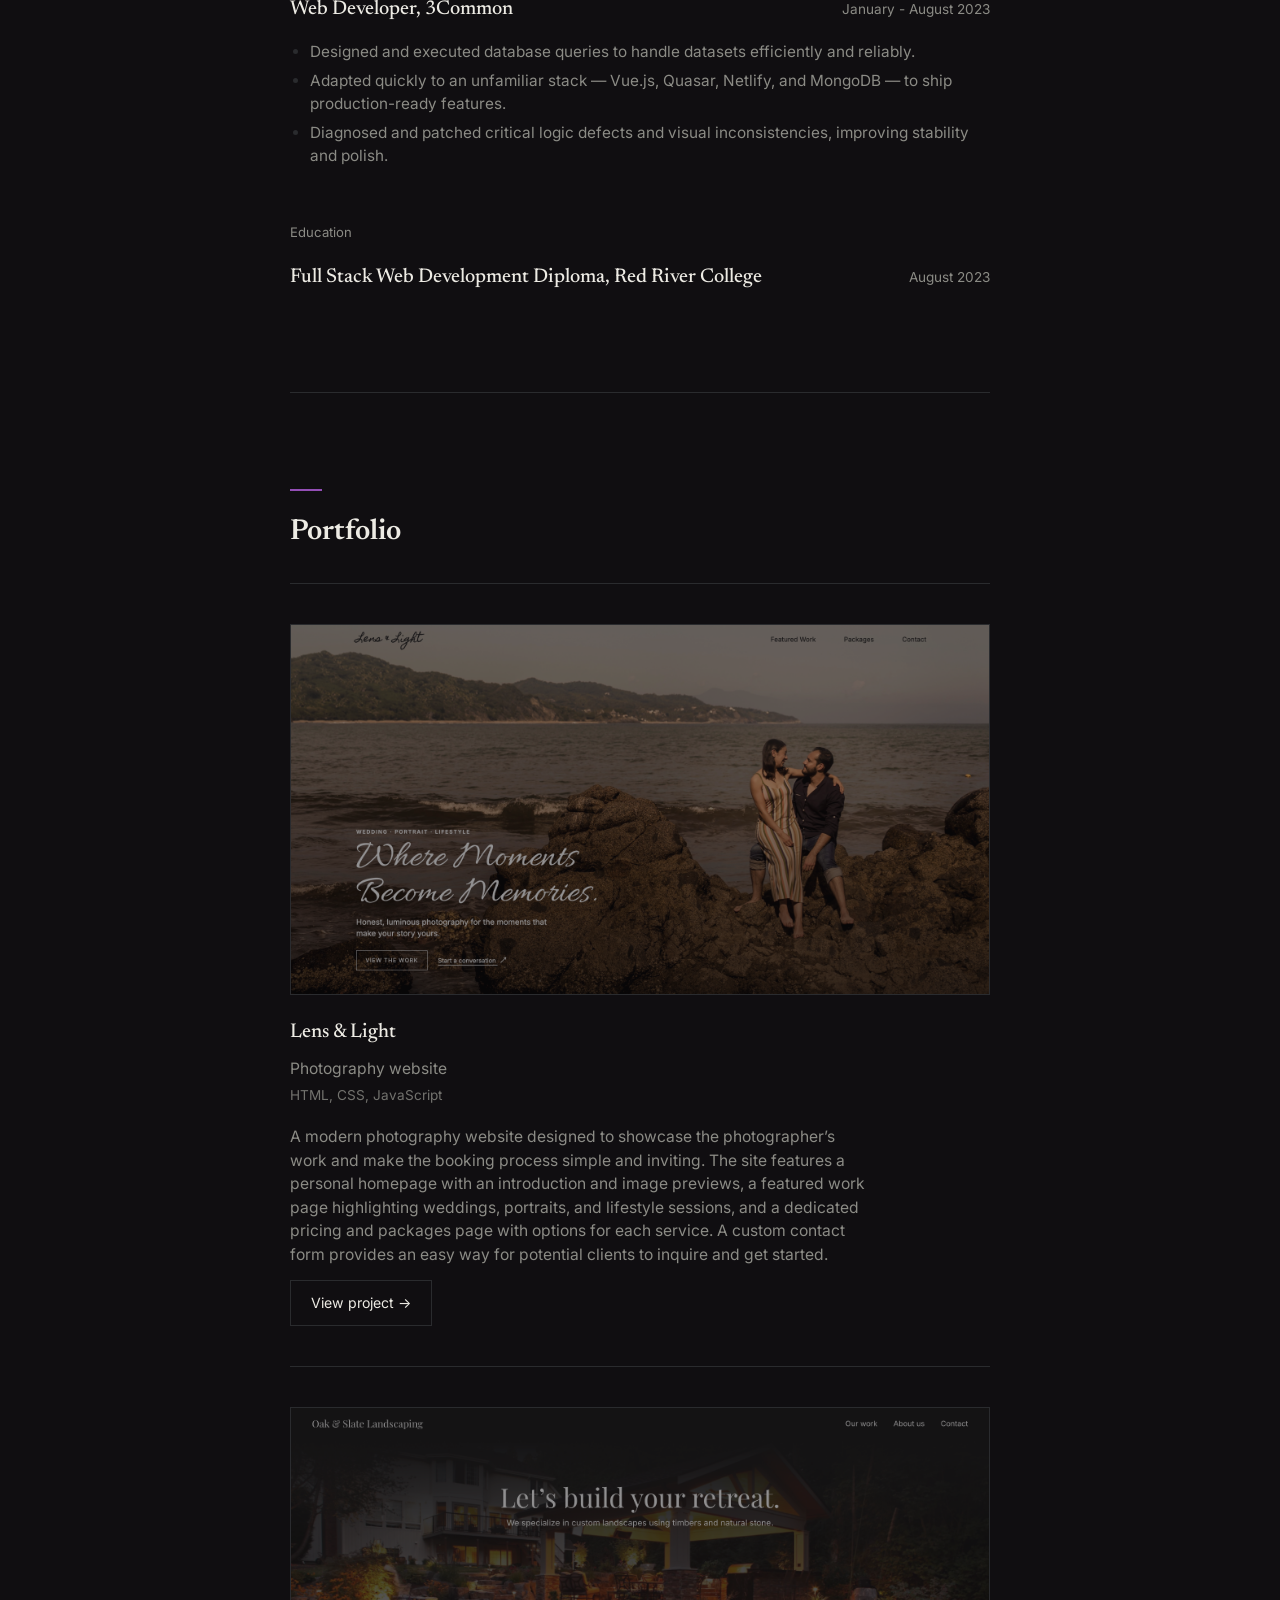
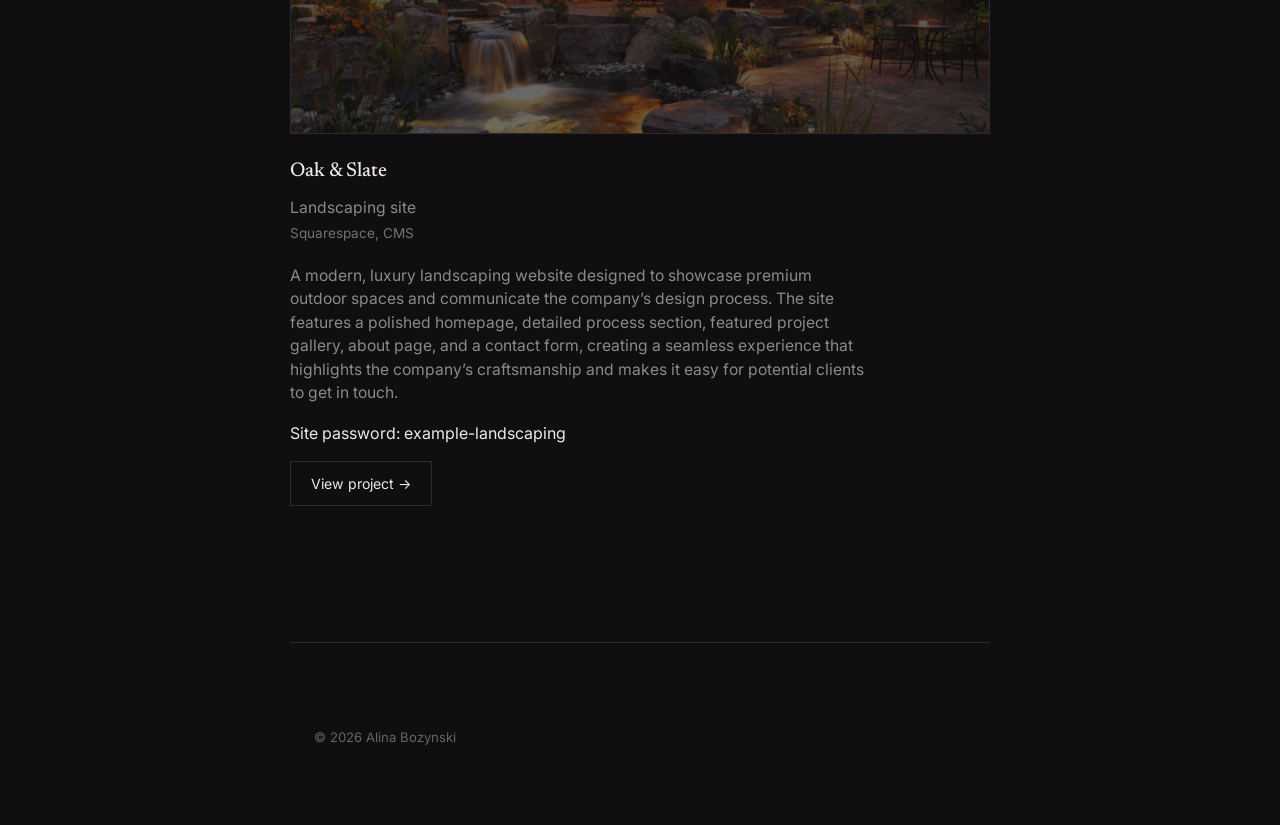
==== commit af8b6670: "updated nav" ====
--- a/index.html
+++ b/index.html
@@ -17,7 +17,7 @@
     <a class="nav-name" href="#">Alina Bozynski</a>
     <div class="nav-links">
       <a href="#about">About</a>
-      <a href="#work">Work</a>
+      <a href="#portfolio">Portfolio</a>
     </div>
   </div>
 </nav>
@@ -73,7 +73,7 @@
     </div>
   </section>
 
-  <section id="work">
+  <section id="portfolio">
     <div class="section-mark"></div>
     <h2>Portfolio</h2>
 
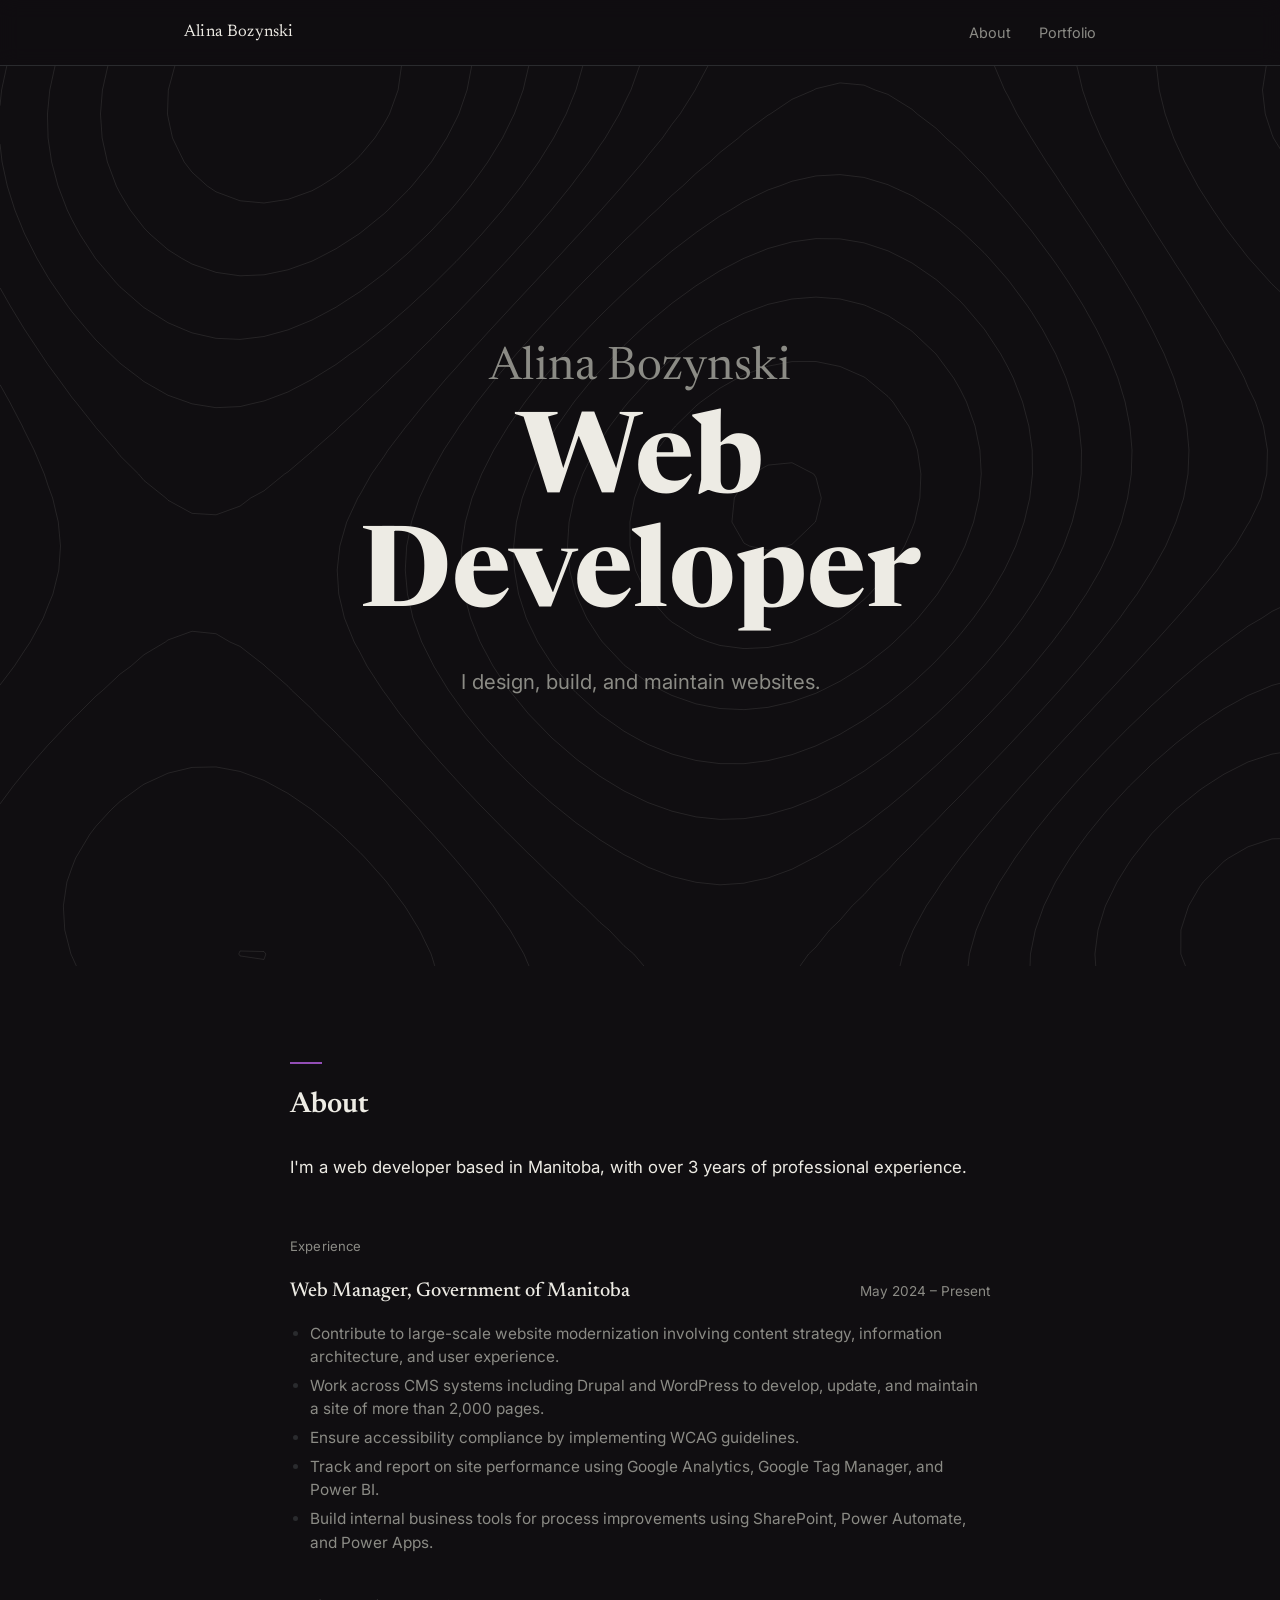
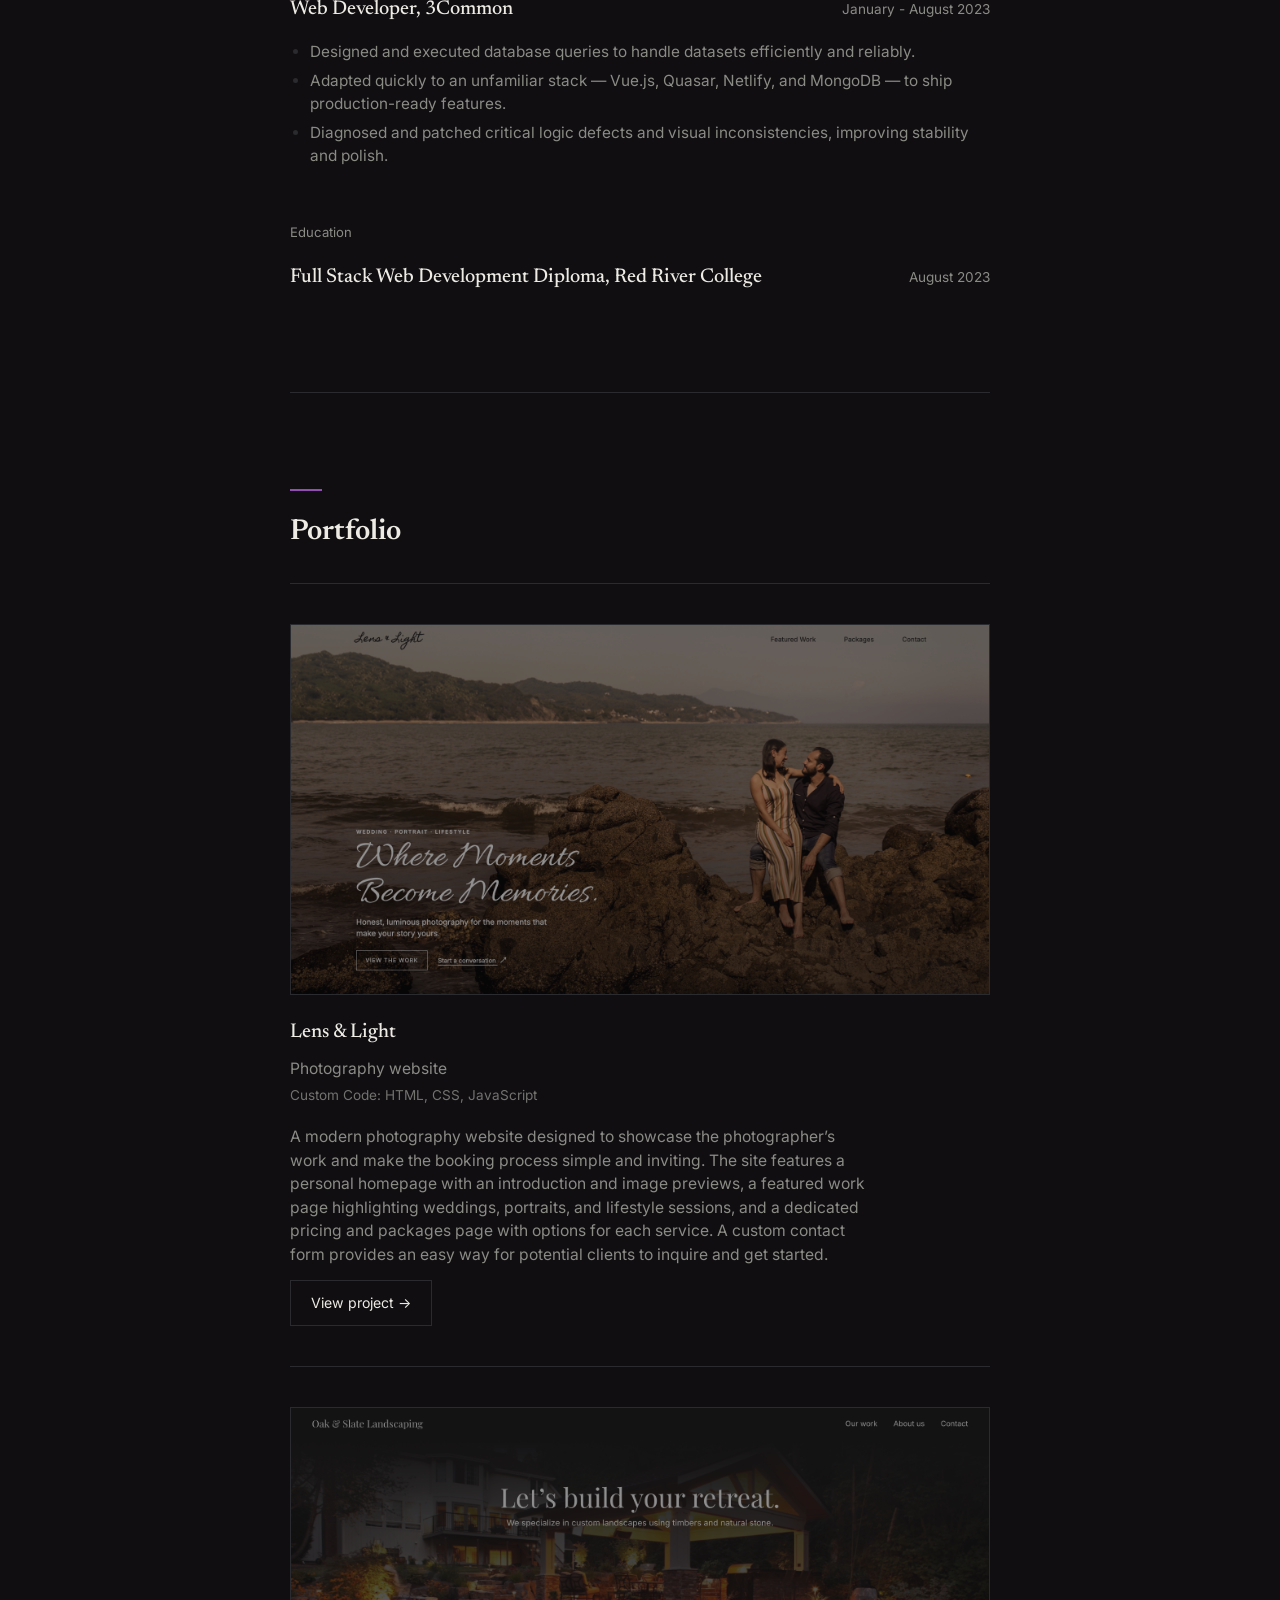
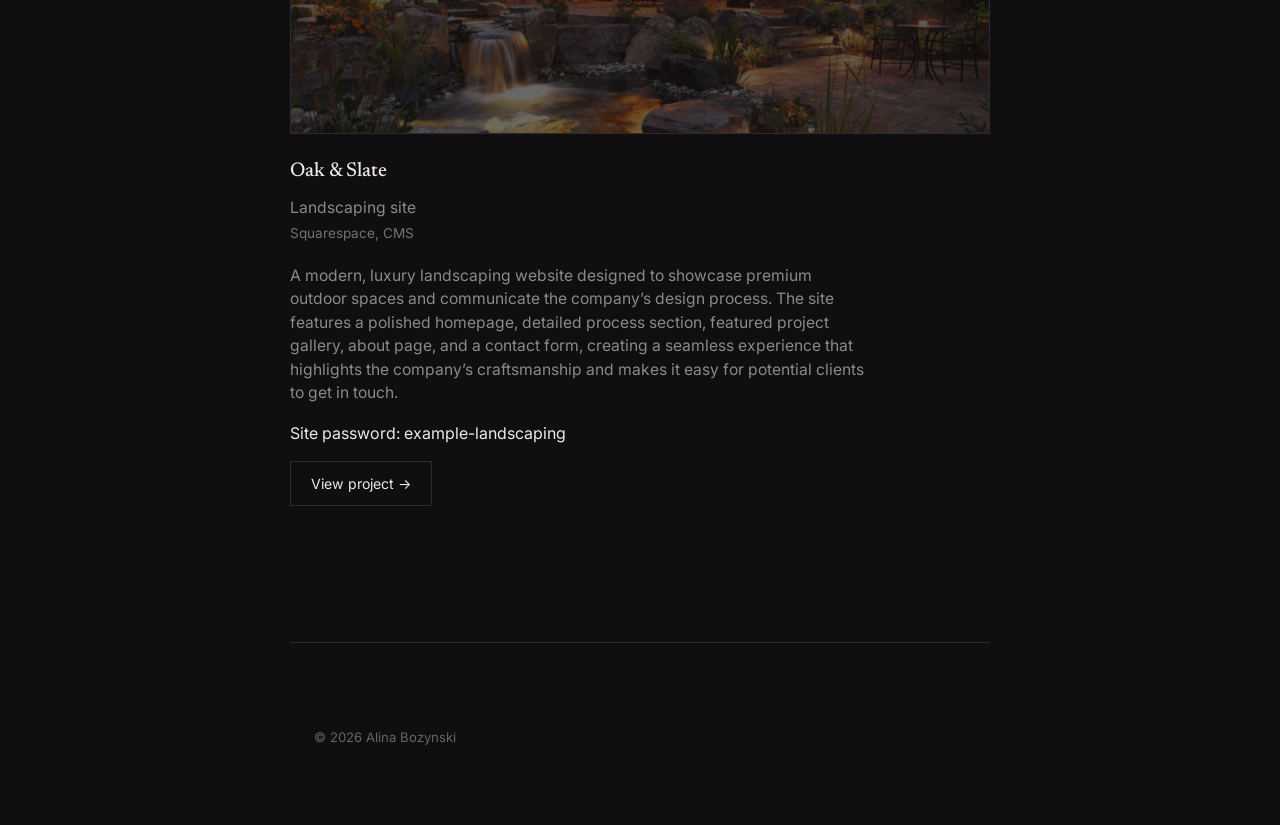
==== commit bddb163f: "update desc" ====
--- a/index.html
+++ b/index.html
@@ -81,7 +81,7 @@
       <div class="project-media"><span><img src="images/lens-and-light.png"></span></div>
       <h3>Lens &amp; Light</h3>
       <p class="project-desc type">Photography website</p>
-      <p class="project-stack">HTML, CSS, JavaScript</p>
+      <p class="project-stack">Custom Code: HTML, CSS, JavaScript</p>
       <p class="project-desc">A modern photography website designed to showcase the photographer’s work and make the booking process simple and inviting. The site features a personal homepage with an introduction and image previews, a featured work page highlighting weddings, portraits, and lifestyle sessions, and a dedicated pricing and packages page with options for each service. A custom contact form provides an easy way for potential clients to inquire and get started.</p>
       <a class="btn" href="https://alinabozynski.github.io/Lens-Light-Photography/" target="_blank">View project -></a>
     </div>
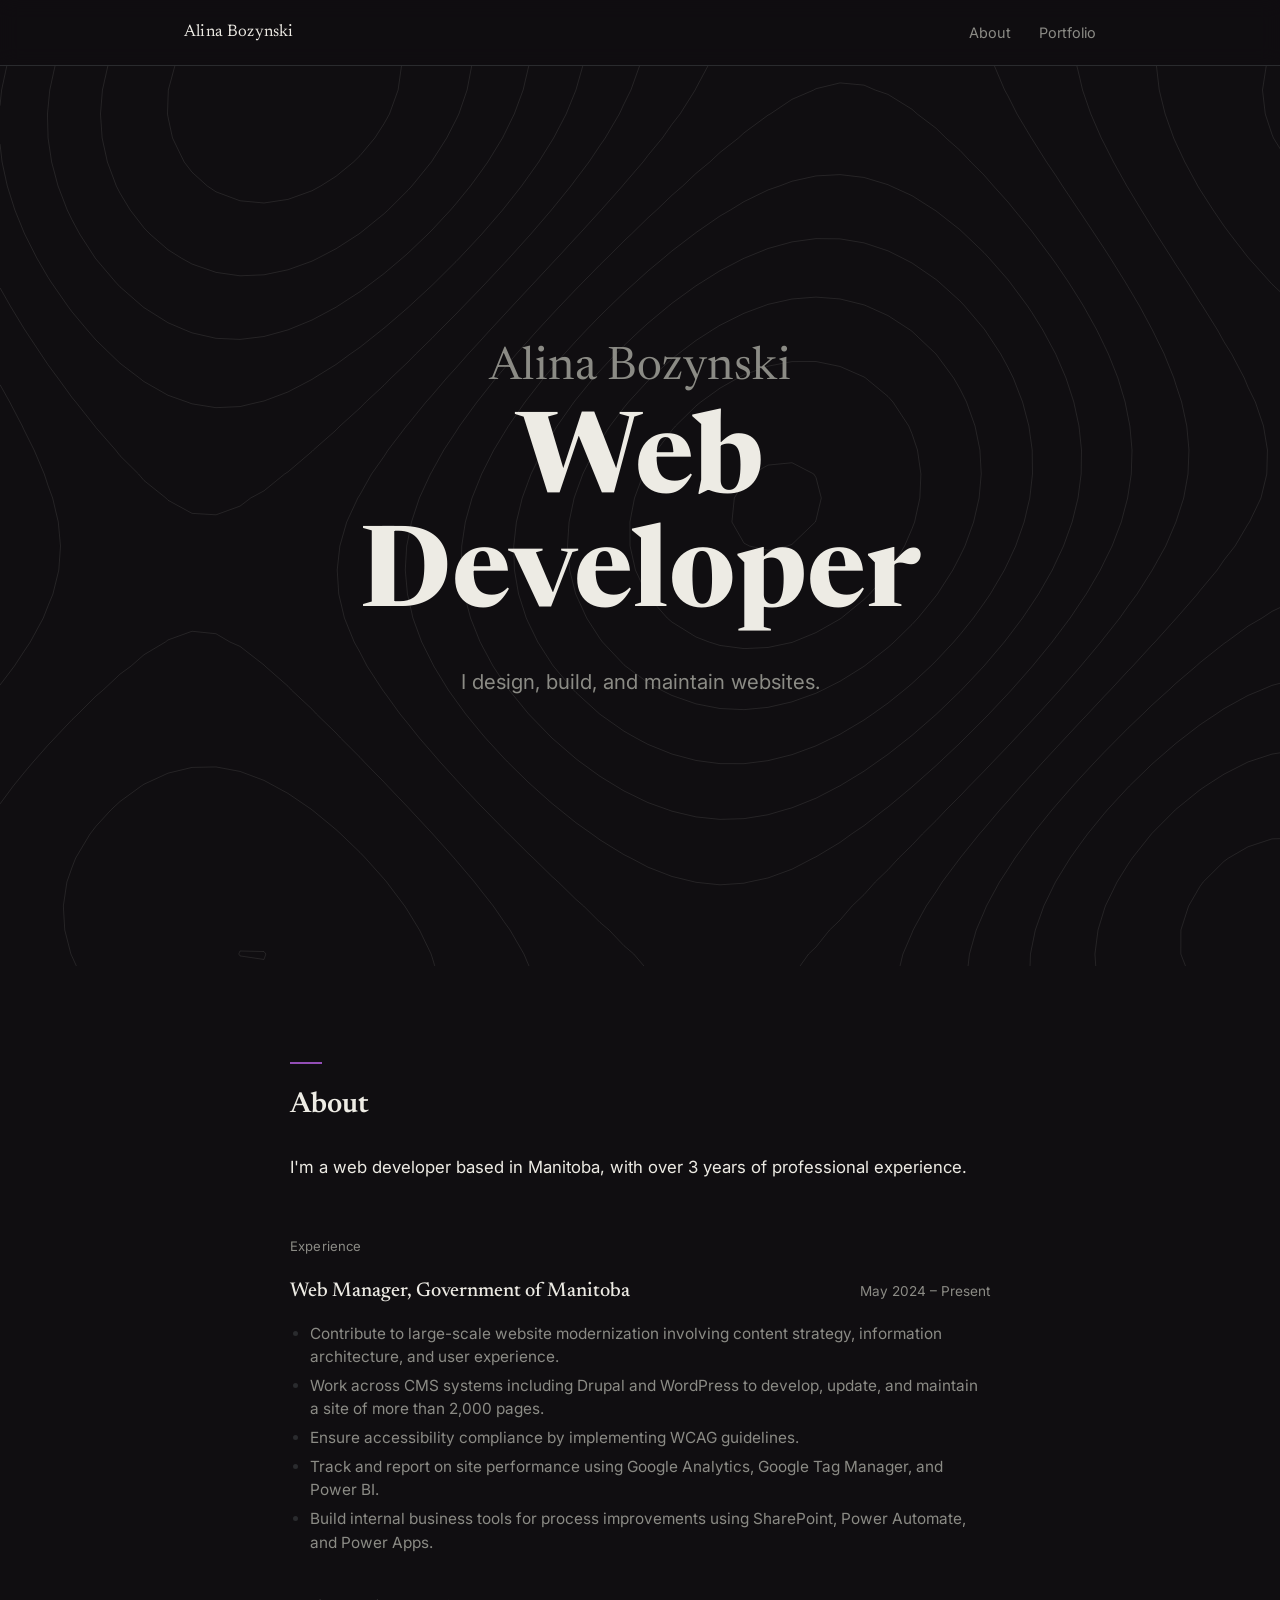
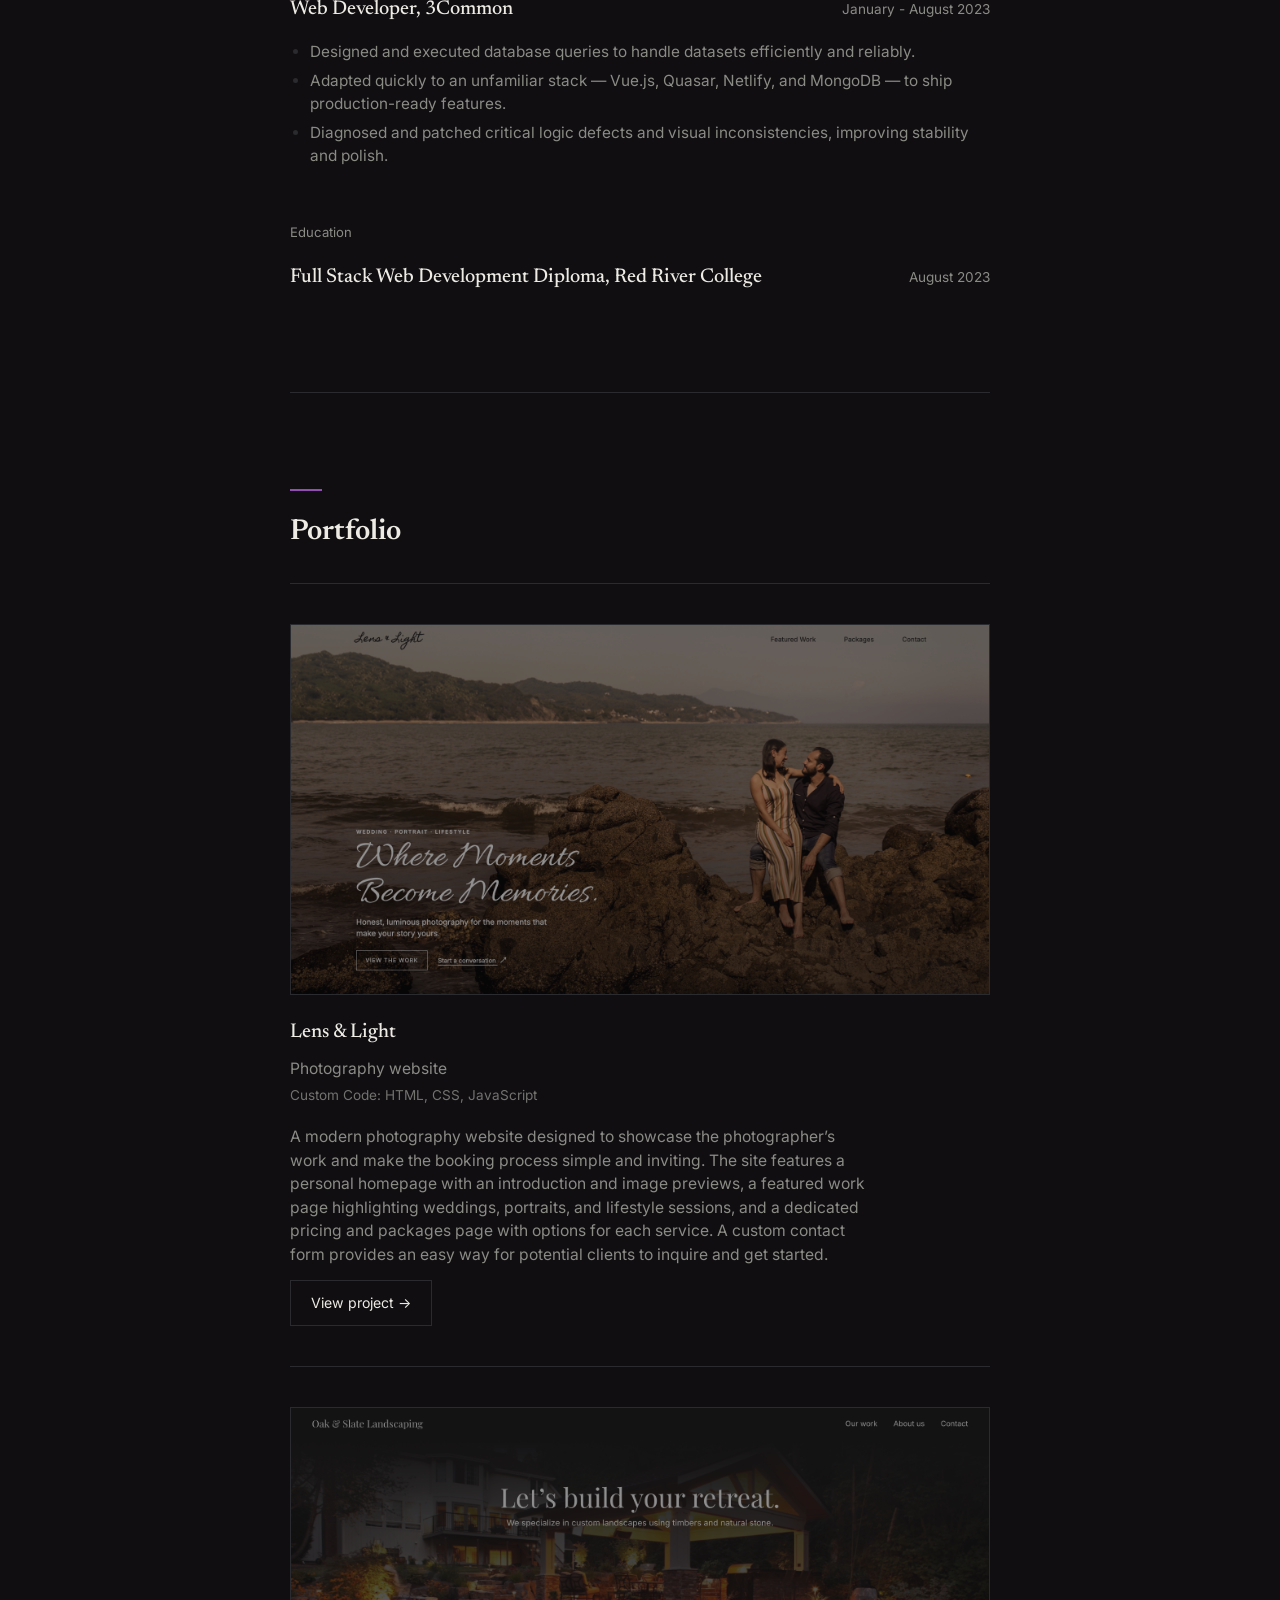
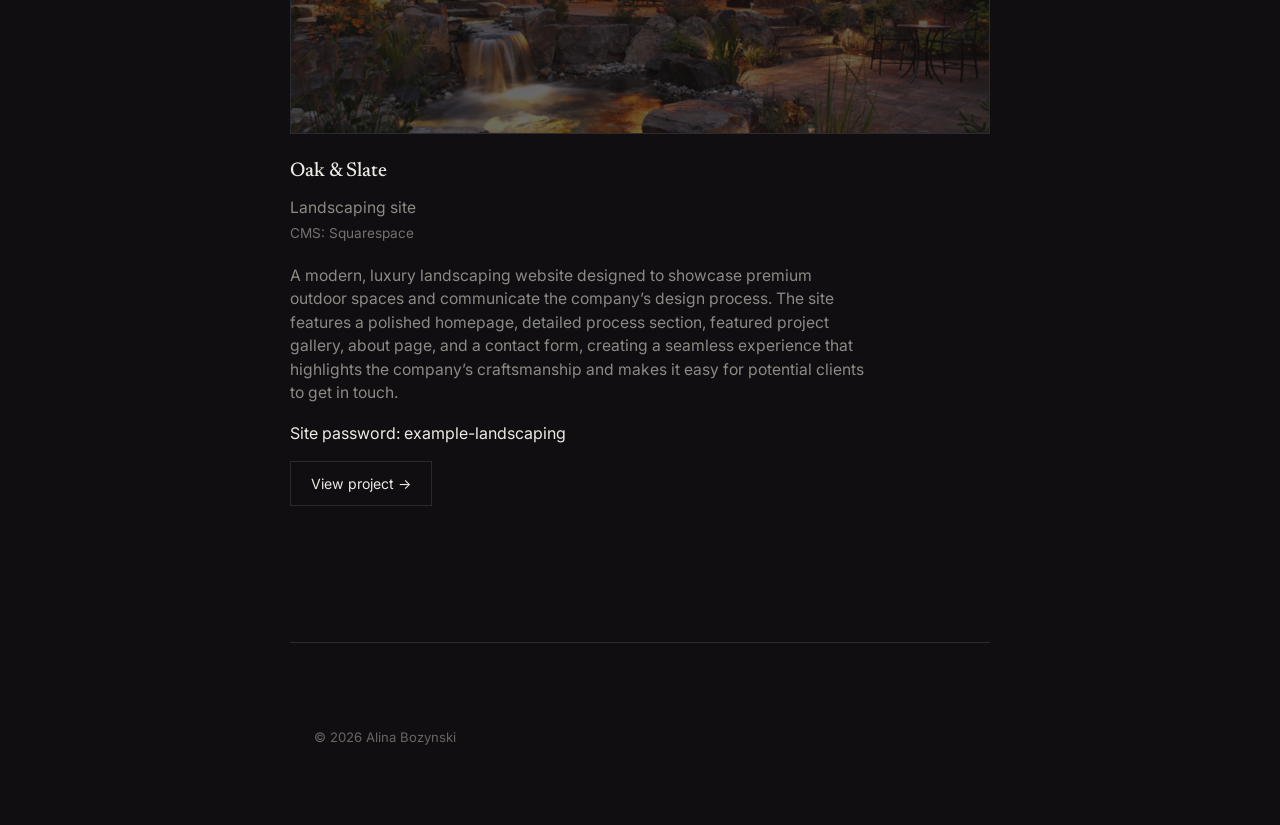
==== commit 9899bba8: "updated desc" ====
--- a/index.html
+++ b/index.html
@@ -90,7 +90,7 @@
       <div class="project-media"><span><img src="images/oak-and-slate.png"></span></div>
       <h3>Oak & Slate</h3>
       <p class="project-desc type">Landscaping site</p>
-      <p class="project-stack">Squarespace, CMS</p>
+      <p class="project-stack">CMS: Squarespace</p>
       <p class="project-desc">
         A modern, luxury landscaping website designed to showcase premium outdoor spaces and communicate the company’s 
         design process. The site features a polished homepage, detailed process section, featured project gallery, about 
